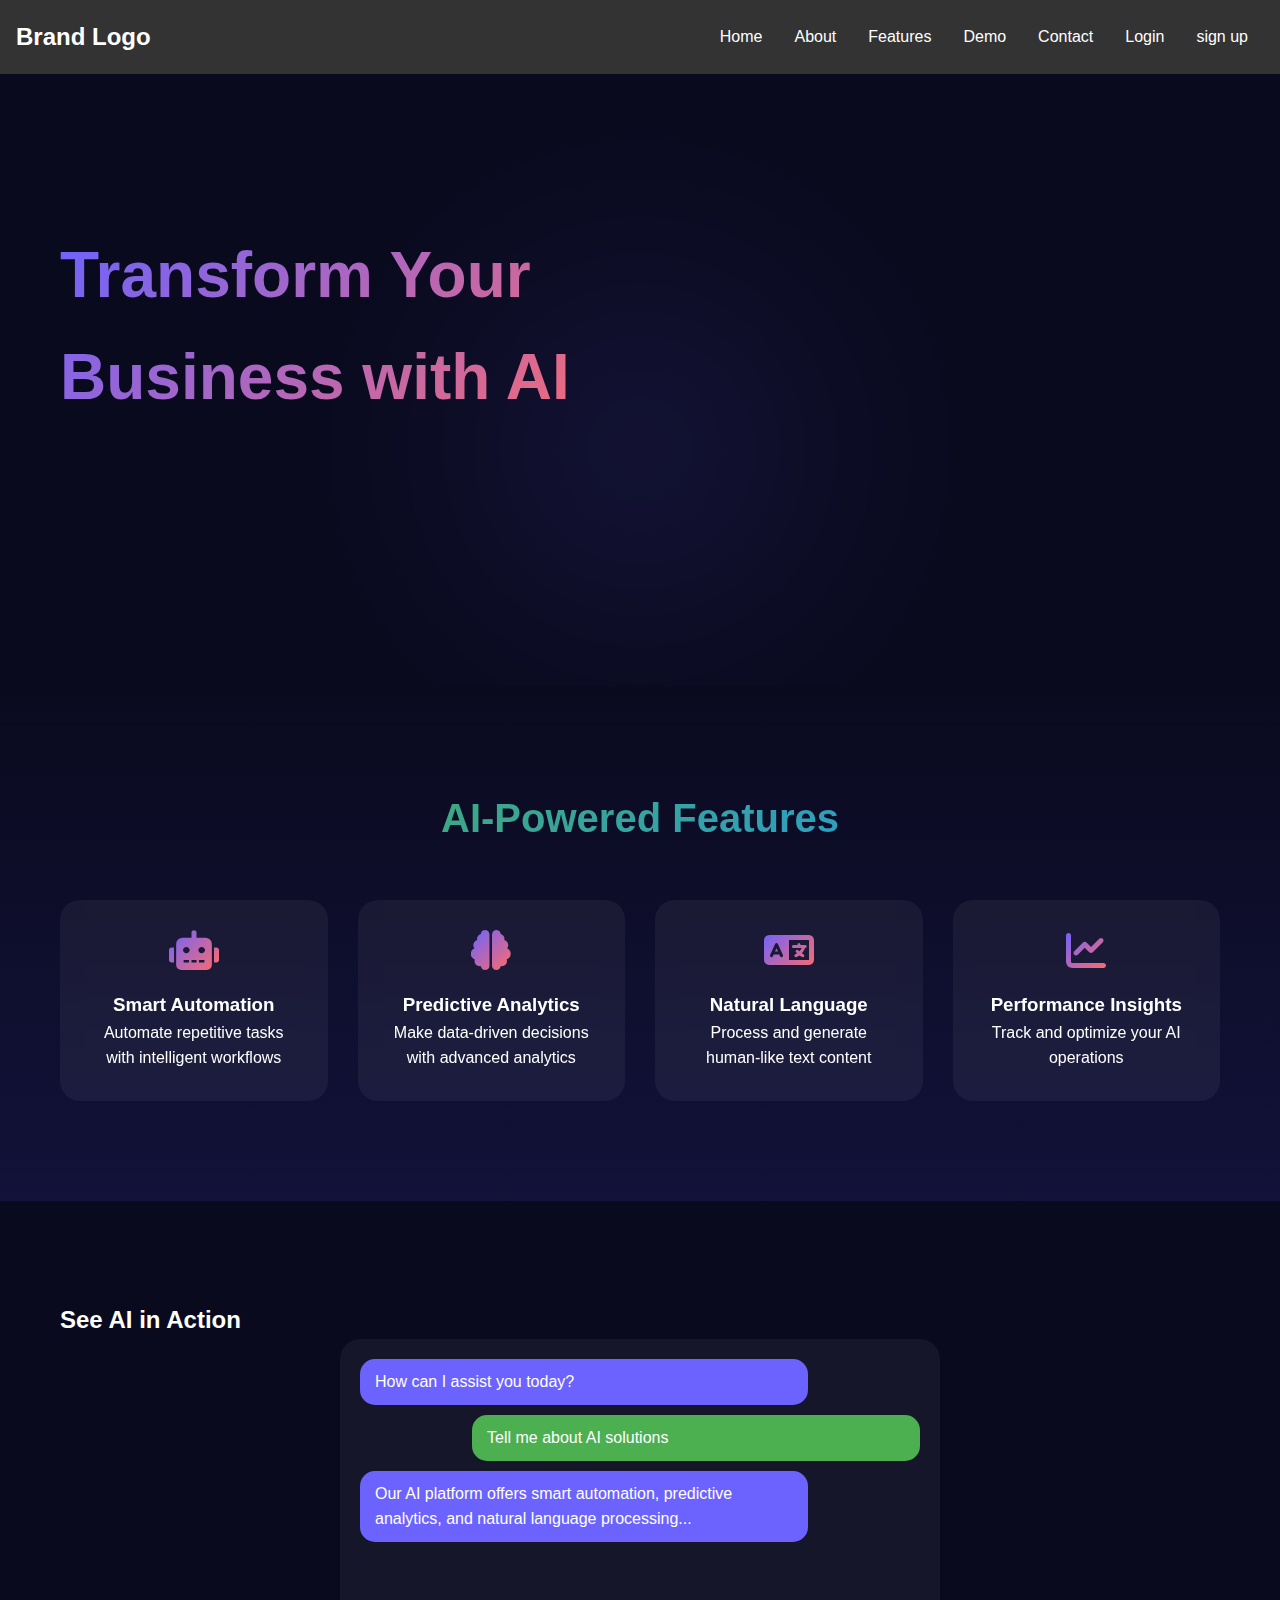
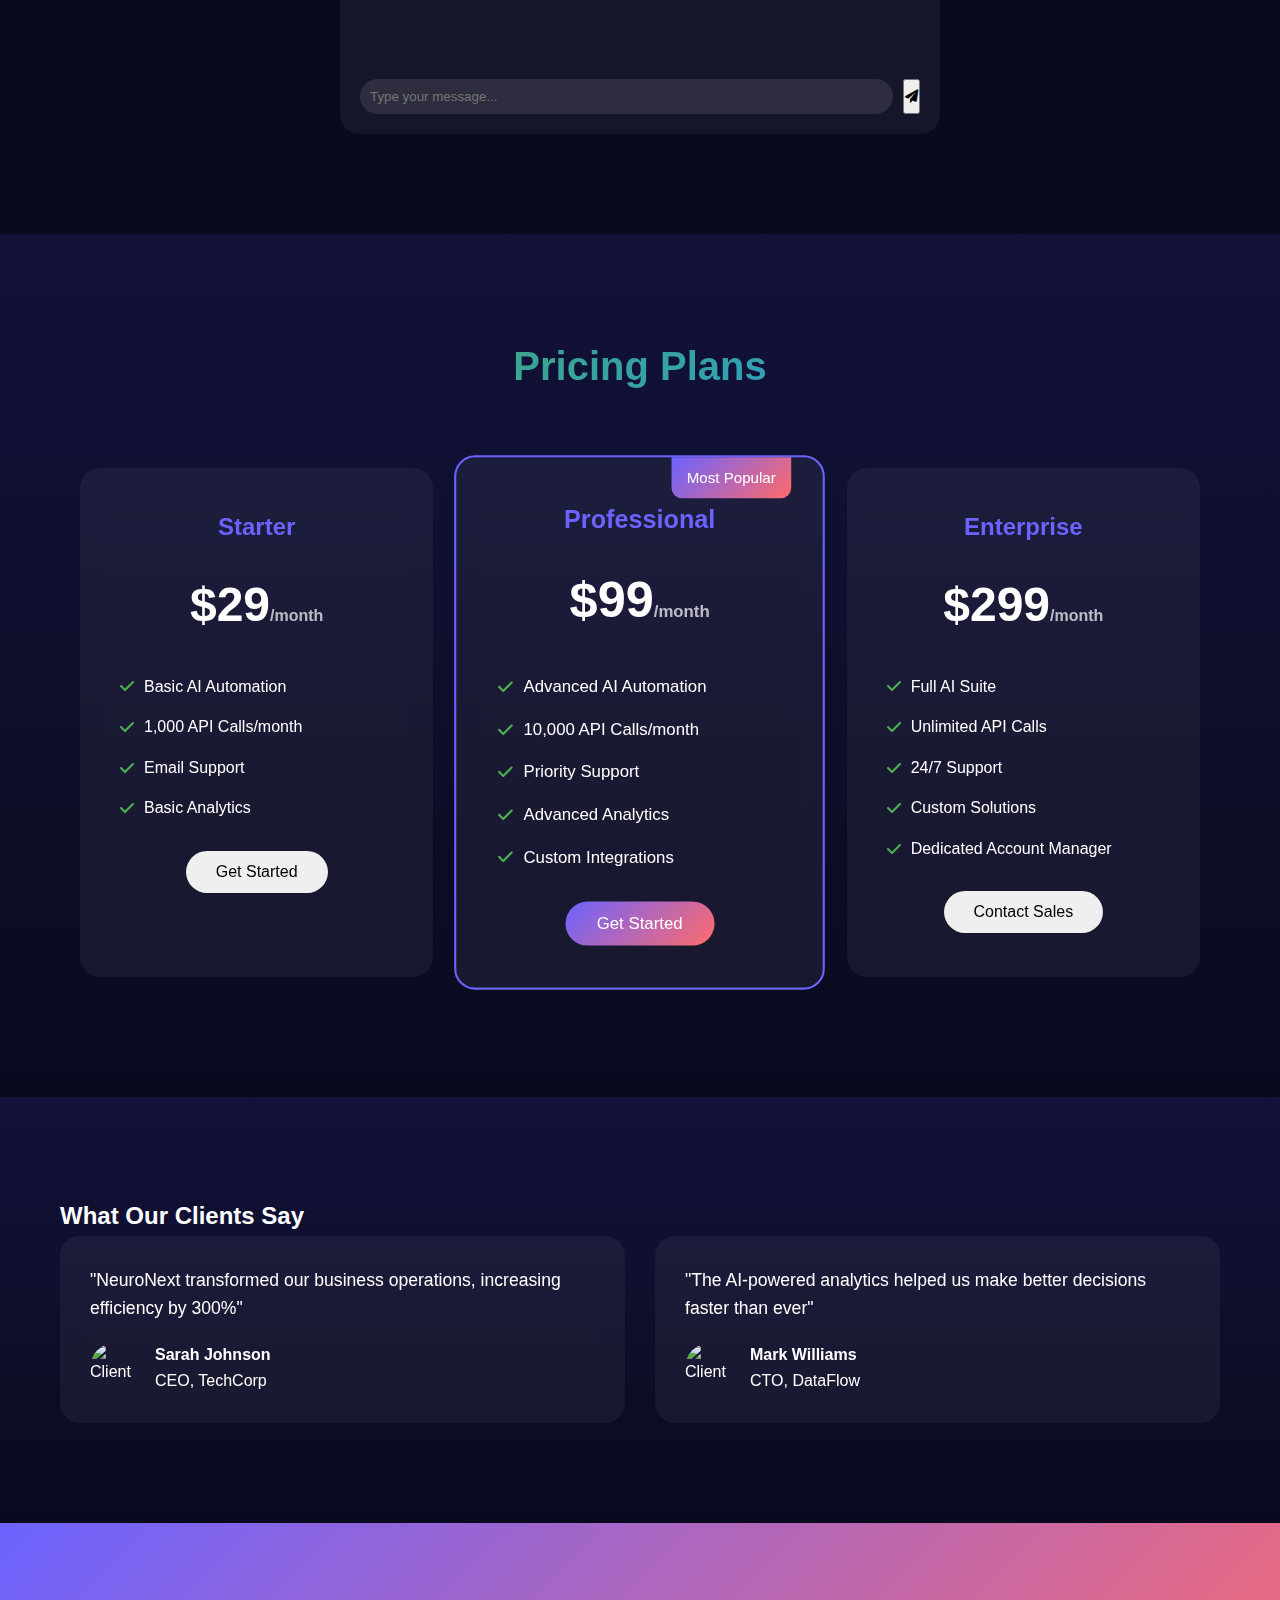
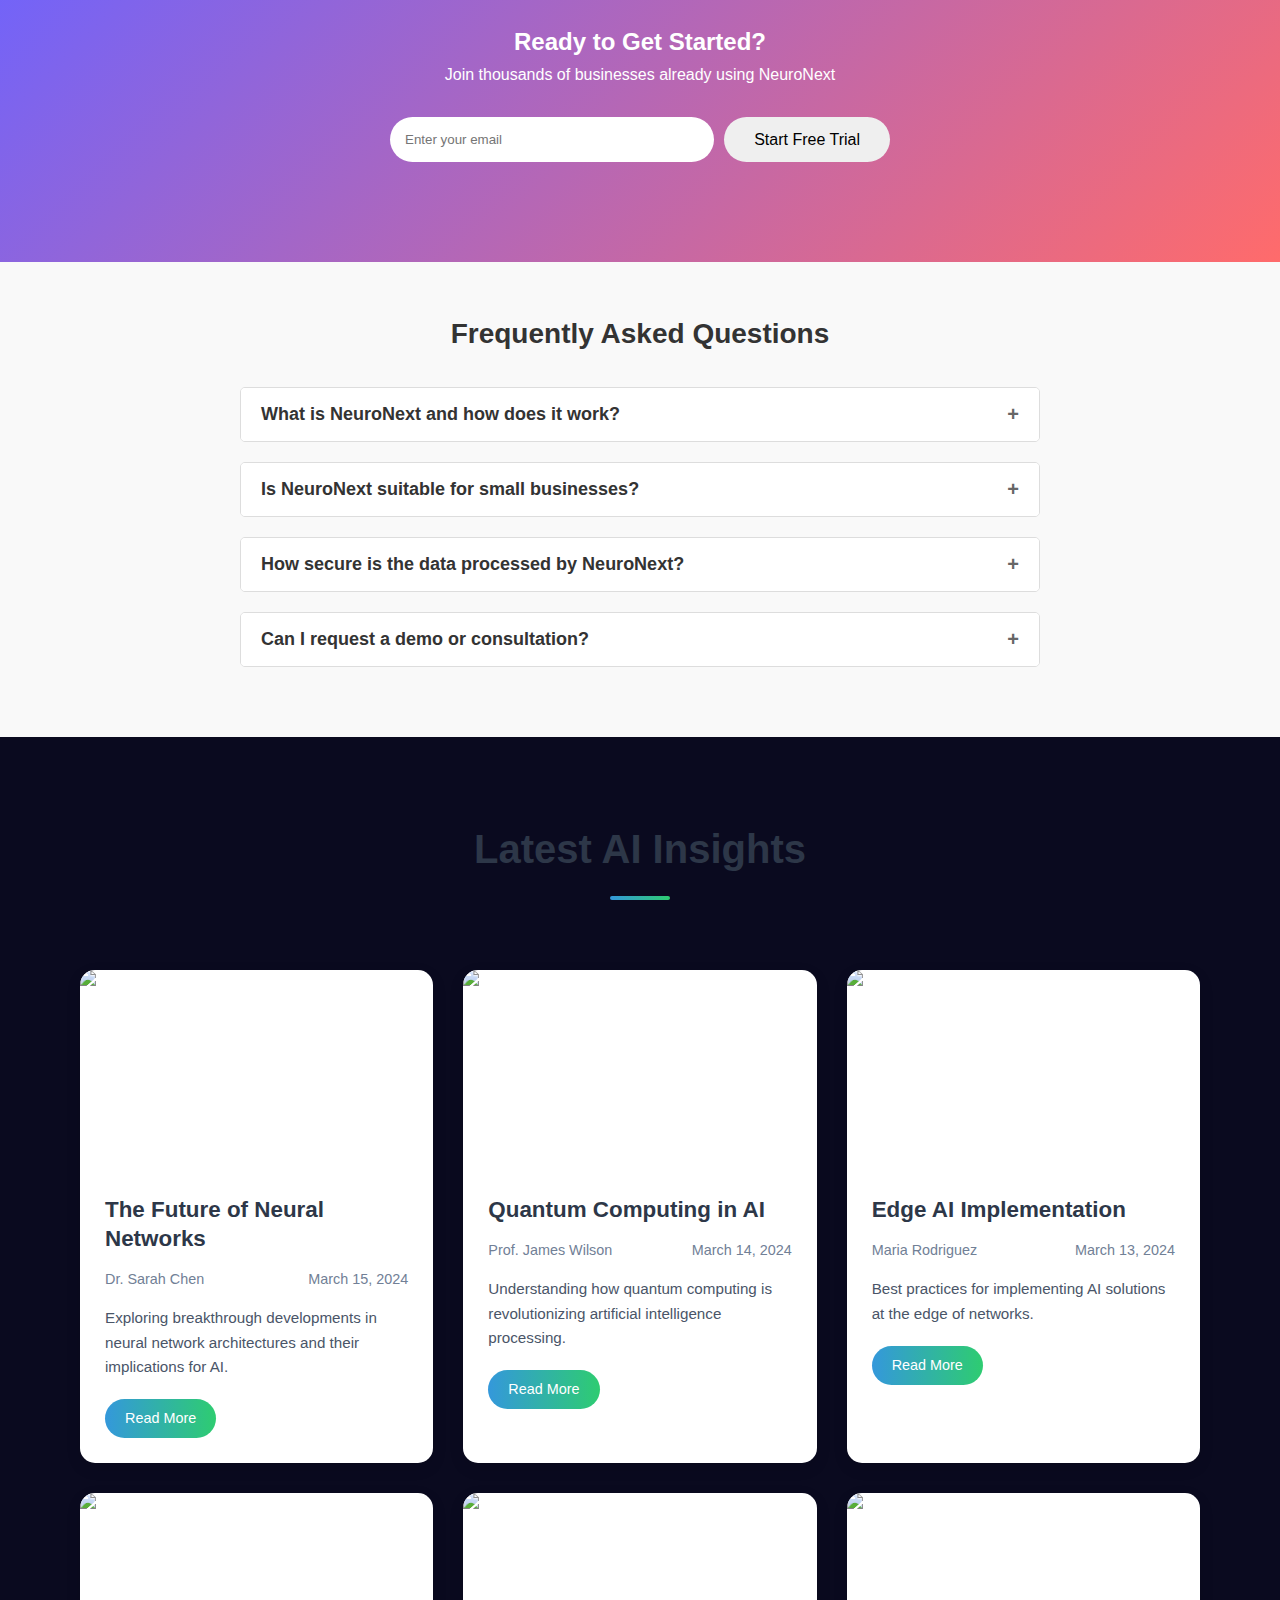
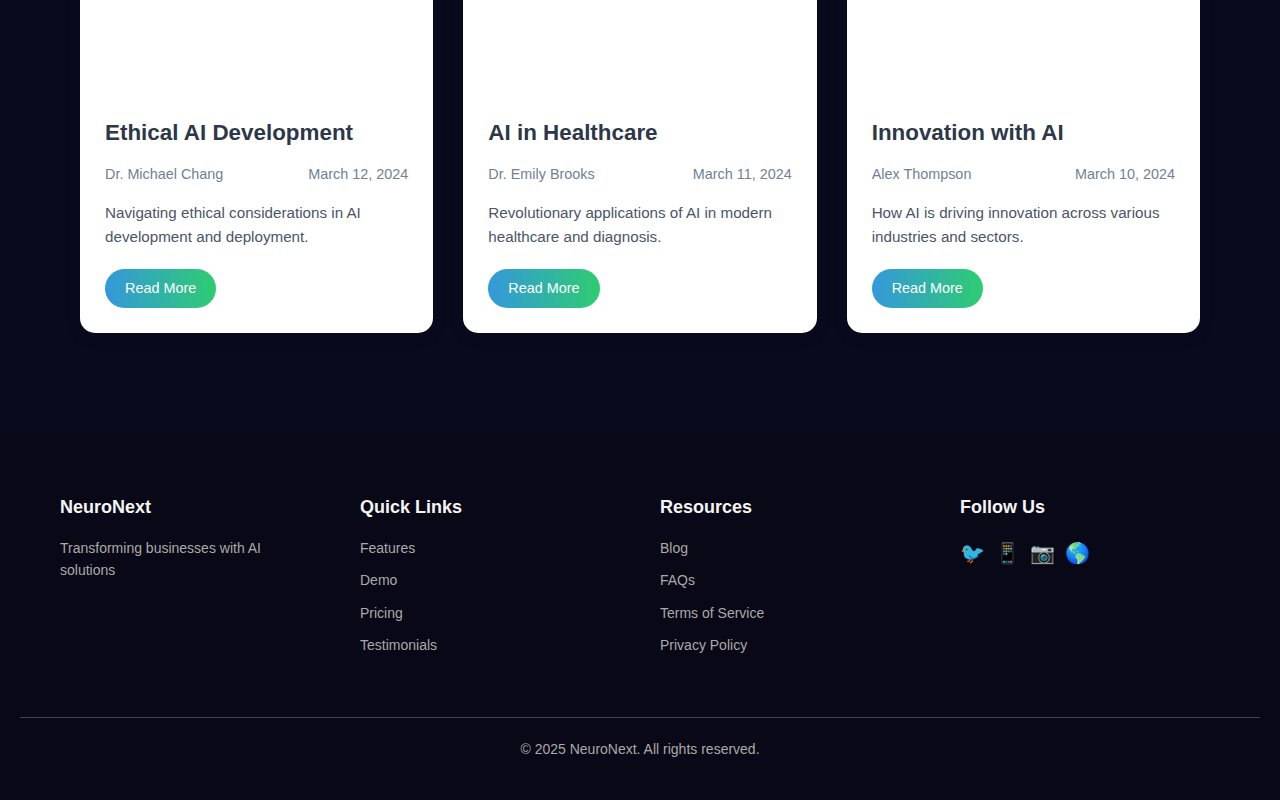
==== index.html @ 6b3831d1 "full design complete" ====
<!DOCTYPE html>
<html lang="en">
  <head>
    <meta charset="UTF-8" />
    <meta name="viewport" content="width=device-width, initial-scale=1.0" />
    <title>NeuroNext - AI Solutions</title>
    <link rel="stylesheet" href="style.css" />
    <link
      rel="stylesheet"
      href="https://cdnjs.cloudflare.com/ajax/libs/font-awesome/6.0.0/css/all.min.css"
    />
  </head>
  <body>
    <nav class="navbar">
      <div class="brand">Brand Logo</div>
      <input type="checkbox" id="nav-toggle" class="nav-toggle" />
      <label for="nav-toggle" class="nav-toggle-label">
        <span></span>
      </label>
      <ul class="nav-links">
        <li><a href="#home">Home</a></li>
        <li><a href="#about">About</a></li>
        <li><a href="#features">Features</a></li>
        <li><a href="#demo">Demo</a></li>
        <li><a href="#contact">Contact</a></li>
        <li><a href="./login_form/login.html">Login</a></li>
        <li><a href="./signup_form/signup.html">sign up</a></li>
      </ul>
    </nav>
    <section id="home" class="hero">
      <div class="container">
        <div class="hero-content">
          <h1>Transform Your Business with AI</h1>
          <p>
            Harness the power of artificial intelligence to automate, optimize,
            and revolutionize your workflow
          </p>
          <div class="cta-group">
            <button class="cta-button primary">Start Free Trial</button>
            <button class="cta-button secondary">Watch Demo</button>
          </div>
        </div>
        <div class="hero-image">
          <div class="particle-container"></div>
        </div>
      </div>
    </section>

    <section id="features" class="features">
      <div class="container">
        <h2>AI-Powered Features</h2>
        <div class="features-grid">
          <div class="feature-card">
            <i class="fas fa-robot"></i>
            <h3>Smart Automation</h3>
            <p>Automate repetitive tasks with intelligent workflows</p>
          </div>
          <div class="feature-card">
            <i class="fas fa-brain"></i>
            <h3>Predictive Analytics</h3>
            <p>Make data-driven decisions with advanced analytics</p>
          </div>
          <div class="feature-card">
            <i class="fas fa-language"></i>
            <h3>Natural Language</h3>
            <p>Process and generate human-like text content</p>
          </div>
          <div class="feature-card">
            <i class="fas fa-chart-line"></i>
            <h3>Performance Insights</h3>
            <p>Track and optimize your AI operations</p>
          </div>
        </div>
      </div>
    </section>

    <section id="demo" class="demo">
      <div class="container">
        <h2>See AI in Action</h2>
        <div class="demo-container">
          <div class="chat-demo">
            <div class="chat-messages">
              <div class="message bot">How can I assist you today?</div>
              <div class="message user">Tell me about AI solutions</div>
              <div class="message bot">
                Our AI platform offers smart automation, predictive analytics,
                and natural language processing...
              </div>
            </div>
            <div class="chat-input">
              <input type="text" placeholder="Type your message..." />
              <button><i class="fas fa-paper-plane"></i></button>
            </div>
          </div>
        </div>
      </div>
    </section>

    <section id="pricing" class="pricing">
      <div class="container">
        <h2>Pricing Plans</h2>
        <div class="pricing-grid">
          <div class="pricing-card starter">
            <h3>Starter</h3>
            <div class="price">$29<span>/month</span></div>
            <ul class="features-list">
              <li><i class="fas fa-check"></i> Basic AI Automation</li>
              <li><i class="fas fa-check"></i> 1,000 API Calls/month</li>
              <li><i class="fas fa-check"></i> Email Support</li>
              <li><i class="fas fa-check"></i> Basic Analytics</li>
            </ul>
            <button class="cta-button">Get Started</button>
          </div>
          <div class="pricing-card pro">
            <div class="popular">Most Popular</div>
            <h3>Professional</h3>
            <div class="price">$99<span>/month</span></div>
            <ul class="features-list">
              <li><i class="fas fa-check"></i> Advanced AI Automation</li>
              <li><i class="fas fa-check"></i> 10,000 API Calls/month</li>
              <li><i class="fas fa-check"></i> Priority Support</li>
              <li><i class="fas fa-check"></i> Advanced Analytics</li>
              <li><i class="fas fa-check"></i> Custom Integrations</li>
            </ul>
            <button class="cta-button primary">Get Started</button>
          </div>
          <div class="pricing-card enterprise">
            <h3>Enterprise</h3>
            <div class="price">$299<span>/month</span></div>
            <ul class="features-list">
              <li><i class="fas fa-check"></i> Full AI Suite</li>
              <li><i class="fas fa-check"></i> Unlimited API Calls</li>
              <li><i class="fas fa-check"></i> 24/7 Support</li>
              <li><i class="fas fa-check"></i> Custom Solutions</li>
              <li><i class="fas fa-check"></i> Dedicated Account Manager</li>
            </ul>
            <button class="cta-button">Contact Sales</button>
          </div>
        </div>
      </div>
    </section>

    <section id="testimonials" class="testimonials">
      <div class="container">
        <h2>What Our Clients Say</h2>
        <div class="testimonials-grid">
          <div class="testimonial-card">
            <div class="quote">
              "NeuroNext transformed our business operations, increasing
              efficiency by 300%"
            </div>
            <div class="author">
              <img src="https://via.placeholder.com/50" alt="Client" />
              <div class="author-info">
                <h4>Sarah Johnson</h4>
                <p>CEO, TechCorp</p>
              </div>
            </div>
          </div>
          <div class="testimonial-card">
            <div class="quote">
              "The AI-powered analytics helped us make better decisions faster
              than ever"
            </div>
            <div class="author">
              <img src="https://via.placeholder.com/50" alt="Client" />
              <div class="author-info">
                <h4>Mark Williams</h4>
                <p>CTO, DataFlow</p>
              </div>
            </div>
          </div>
        </div>
      </div>
    </section>

    <section class="cta-section">
      <div class="container">
        <h2>Ready to Get Started?</h2>
        <p>Join thousands of businesses already using NeuroNext</p>
        <form class="signup-form">
          <input type="email" placeholder="Enter your email" />
          <button type="submit" class="cta-button">Start Free Trial</button>
        </form>
      </div>
    </section>
    <!-- FAQ section -->
    <section class="faq-section">
      <div class="faq-container">
        <h2>Frequently Asked Questions</h2>
        <div class="faq-item">
          <button class="faq-question">
            What is NeuroNext and how does it work?
            <span class="faq-toggle">+</span>
          </button>
          <div class="faq-answer">
            <p>
              NeuroNext is an AI solutions platform that provides cutting-edge
              tools and technologies to help businesses automate tasks, analyze
              data, and enhance operational efficiency.
            </p>
          </div>
        </div>

        <div class="faq-item">
          <button class="faq-question">
            Is NeuroNext suitable for small businesses?
            <span class="faq-toggle">+</span>
          </button>
          <div class="faq-answer">
            <p>
              Yes, NeuroNext offers scalable AI solutions tailored to businesses
              of all sizes, including small and medium enterprises.
            </p>
          </div>
        </div>

        <div class="faq-item">
          <button class="faq-question">
            How secure is the data processed by NeuroNext?
            <span class="faq-toggle">+</span>
          </button>
          <div class="faq-answer">
            <p>
              Data security is a top priority for NeuroNext. We employ
              industry-standard encryption and compliance measures to ensure
              your data remains safe.
            </p>
          </div>
        </div>

        <div class="faq-item">
          <button class="faq-question">
            Can I request a demo or consultation?
            <span class="faq-toggle">+</span>
          </button>
          <div class="faq-answer">
            <p>
              Absolutely! You can schedule a demo or consultation through our
              contact page. We’re happy to discuss how NeuroNext can benefit
              your business.
            </p>
          </div>
        </div>
      </div>
    </section>

    <!-- FAQ section -->
    <!-- Blog Section -->
    <section class="blog-section">
      <h2 class="section-title">Latest AI Insights</h2>
      <div class="blog-container">
        <article class="blog-card">
          <div class="blog-image">
            <img
              src="https://images.unsplash.com/photo-1620712943543-bcc4688e7485?w=800&auto=format&fit=crop"
              alt="Neural Networks"
            />
          </div>
          <div class="blog-content">
            <h3>The Future of Neural Networks</h3>
            <div class="blog-meta">
              <span class="author">Dr. Sarah Chen</span>
              <span class="date">March 15, 2024</span>
            </div>
            <p>
              Exploring breakthrough developments in neural network
              architectures and their implications for AI.
            </p>
            <a href="./single-blog1.html" class="read-more">Read More</a>
          </div>
        </article>

        <article class="blog-card">
          <div class="blog-image">
            <img
              src="https://images.unsplash.com/photo-1635070041078-e363dbe005cb?w=800&auto=format&fit=crop"
              alt="Quantum Computing"
            />
          </div>
          <div class="blog-content">
            <h3>Quantum Computing in AI</h3>
            <div class="blog-meta">
              <span class="author">Prof. James Wilson</span>
              <span class="date">March 14, 2024</span>
            </div>
            <p>
              Understanding how quantum computing is revolutionizing artificial
              intelligence processing.
            </p>
            <a href="./single-blog2.html" class="read-more">Read More</a>
          </div>
        </article>

        <article class="blog-card">
          <div class="blog-image">
            <img
              src="https://images.unsplash.com/photo-1451187580459-43490279c0fa?w=800&auto=format&fit=crop"
              alt="Edge AI"
            />
          </div>
          <div class="blog-content">
            <h3>Edge AI Implementation</h3>
            <div class="blog-meta">
              <span class="author">Maria Rodriguez</span>
              <span class="date">March 13, 2024</span>
            </div>
            <p>
              Best practices for implementing AI solutions at the edge of
              networks.
            </p>
            <a href="./single-blog3.html" class="read-more">Read More</a>
          </div>
        </article>

        <article class="blog-card">
          <div class="blog-image">
            <img
              src="https://images.unsplash.com/photo-1555255707-c07966088b7b?w=800&auto=format&fit=crop"
              alt="Ethical AI"
            />
          </div>
          <div class="blog-content">
            <h3>Ethical AI Development</h3>
            <div class="blog-meta">
              <span class="author">Dr. Michael Chang</span>
              <span class="date">March 12, 2024</span>
            </div>
            <p>
              Navigating ethical considerations in AI development and
              deployment.
            </p>
            <a href="#" class="read-more">Read More</a>
          </div>
        </article>

        <article class="blog-card">
          <div class="blog-image">
            <img
              src="https://images.unsplash.com/photo-1576091160399-112ba8d25d1d?w=800&auto=format&fit=crop"
              alt="AI in Healthcare"
            />
          </div>
          <div class="blog-content">
            <h3>AI in Healthcare</h3>
            <div class="blog-meta">
              <span class="author">Dr. Emily Brooks</span>
              <span class="date">March 11, 2024</span>
            </div>
            <p>
              Revolutionary applications of AI in modern healthcare and
              diagnosis.
            </p>
            <a href="#" class="read-more">Read More</a>
          </div>
        </article>

        <article class="blog-card">
          <div class="blog-image">
            <img
              src="https://images.unsplash.com/photo-1451187580459-43490279c0fa?w=800&auto=format&fit=crop"
              alt="AI Innovation"
            />
          </div>
          <div class="blog-content">
            <h3>Innovation with AI</h3>
            <div class="blog-meta">
              <span class="author">Alex Thompson</span>
              <span class="date">March 10, 2024</span>
            </div>
            <p>
              How AI is driving innovation across various industries and
              sectors.
            </p>
            <a href="#" class="read-more">Read More</a>
          </div>
        </article>
      </div>
    </section>
    <!-- Blog Section -->
   
    <footer class="footer">
      <div class="footer-container">
        <!-- About Section -->
        <div class="footer-section">
          <h3>NeuroNext</h3>
          <p>Transforming businesses with AI solutions</p>
        </div>

        <!-- Quick Links Section -->
        <div class="footer-section">
          <h3>Quick Links</h3>
          <ul>
            <li><a href="#features">Features </a></li>
            <li><a href="#demo">Demo</a></li>
            <li><a href="#pricing">Pricing</a></li>
            <li><a href="#testmonial">Testimonials</a></li>
          </ul>
        </div>

        <!-- Resources Section -->
        <div class="footer-section">
          <h3>Resources</h3>
          <ul>
            <li><a href="#">Blog</a></li>
            <li><a href="#">FAQs</a></li>
            <li><a href="#">Terms of Service</a></li>
            <li><a href="#">Privacy Policy</a></li>
            
          </ul>
        </div>

        <!-- Social Media Section -->
        <div class="footer-section">
          <h3>Follow Us</h3>
          <div class="social-icons">
            <a href="#">&#x1F426;</a>
            <!-- Placeholder icon -->
            <a href="#">&#x1F4F1;</a>
            <!-- Placeholder icon -->
            <a href="#">&#x1F4F7;</a>
            <!-- Placeholder icon -->
            <a href="#">&#x1F30E;</a>
            <!-- Placeholder icon -->
          </div>
        </div>
      </div>

      <!-- Bottom Section -->
      <div class="footer-bottom">
        <p> © 2025 NeuroNext. All rights reserved.</p>
      </div>
    </footer>
    <!-- footer -->
    <script src="main.js"></script>
  </body>
</html>
---- style.css ----
/* Base Styles */
:root {
  --primary-color: #6c63ff;
  --secondary-color: #4caf50;
  --background-color: #0a0a1f;
  --text-color: #ffffff;
  --card-bg: rgba(255, 255, 255, 0.05);
  --gradient-1: linear-gradient(135deg, #6c63ff, #ff6b6b);
  --gradient-2: linear-gradient(135deg, #4caf50, #2196f3);
}

* {
  margin: 0;
  padding: 0;
  box-sizing: border-box;
}

body {
  font-family: "Inter", sans-serif;
  line-height: 1.6;
  color: var(--text-color);
  background: var(--background-color);
}

.container {
  max-width: 1200px;
  margin: 0 auto;
  padding: 0 20px;
}

/* Navigation */
.navbar {
  background: #333;
  padding: 1rem;
  position: relative;
  display: flex;
  justify-content: space-between;
  align-items: center;
}

.brand {
  color: white;
  font-size: 1.5rem;
  font-weight: bold;
}

.nav-links {
  display: flex;
  list-style: none;
  margin: 0;
  padding: 0;
}

.nav-links li a {
  color: white;
  text-decoration: none;
  padding: 0.5rem 1rem;
  display: block;
  transition: 0.3s ease;
}

.nav-links li a:hover {
  background: #555;
}

.nav-toggle {
  display: none;
}

.nav-toggle-label {
  display: none;
  cursor: pointer;
}

/* Hamburger menu icon */
.nav-toggle-label span,
.nav-toggle-label span::before,
.nav-toggle-label span::after {
  display: block;
  background: white;
  height: 2px;
  width: 25px;
  position: relative;
  transition: 0.3s ease;
}

.nav-toggle-label span::before,
.nav-toggle-label span::after {
  content: '';
  position: absolute;
}

.nav-toggle-label span::before {
  bottom: 8px;
}

.nav-toggle-label span::after {
  top: 8px;
}

/* Mobile responsive styles */
@media screen and (max-width: 768px) {
  .nav-toggle-label {
    display: block;
    padding: 0.5rem;
  }

  .nav-links {
    display: none;
    width: 100%;
    background: #333;
    position: absolute;
    top: 100%;
    left: 0;
    flex-direction: column;
    padding: 0;
  }

  .nav-toggle:checked ~ .nav-links {
    display: flex;
  }

  .nav-links li {
    width: 100%;
    text-align: center;
  }

  .nav-links li a {
    padding: 1rem;
    border-top: 1px solid #444;
  }
}

/* Hero Section */
.hero {
  padding: 150px 0 100px;
  /* position: relative;
  overflow: hidden; */
}

.hero-content {
  max-width: 600px;
}

.hero h1 {
  font-size: 4rem;
  margin-bottom: 20px;
  background: var(--gradient-1);
  -webkit-background-clip: text;
  -webkit-text-fill-color: transparent;
  animation: fadeInUp 1s ease;
}

.hero p {
  font-size: 1.2rem;
  margin-bottom: 30px;
  animation: fadeInUp 1s ease 0.2s;
  opacity: 0;
  animation-fill-mode: forwards;
}

.cta-group {
  display: flex;
  gap: 20px;
  animation: fadeInUp 1s ease 0.4s;
  opacity: 0;
  animation-fill-mode: forwards;
}

/* Buttons */
.cta-button {
  padding: 12px 30px;
  border: none;
  border-radius: 30px;
  font-size: 1rem;
  cursor: pointer;
  transition: transform 0.3s ease, box-shadow 0.3s ease;
}

.cta-button.primary {
  background: var(--gradient-1);
  color: white;
}

.cta-button.secondary {
  background: transparent;
  border: 2px solid var(--primary-color);
  color: var(--text-color);
}

.cta-button:hover {
  transform: translateY(-2px);
  box-shadow: 0 5px 15px rgba(108, 99, 255, 0.3);
}

/* Features Section */
.features {
  padding: 100px 0;
  background: linear-gradient(180deg, var(--background-color), #12123a);
}

.features h2 {
  text-align: center;
  margin-bottom: 50px;
  font-size: 2.5rem;
  background: var(--gradient-2);
  -webkit-background-clip: text;
  -webkit-text-fill-color: transparent;
}

.features-grid {
  display: grid;
  grid-template-columns: repeat(auto-fit, minmax(250px, 1fr));
  gap: 30px;
}

.feature-card {
  background: var(--card-bg);
  padding: 30px;
  border-radius: 20px;
  backdrop-filter: blur(10px);
  transition: transform 0.3s ease;
  text-align: center;
}

.feature-card:hover {
  transform: translateY(-10px);
}

.feature-card i {
  font-size: 2.5rem;
  margin-bottom: 20px;
  background: var(--gradient-1);
  -webkit-background-clip: text;
  -webkit-text-fill-color: transparent;
}

/* Demo Section */
.demo {
  padding: 100px 0;
}

.chat-demo {
  background: var(--card-bg);
  border-radius: 20px;
  padding: 20px;
  max-width: 600px;
  margin: 0 auto;
}

.chat-messages {
  height: 300px;
  overflow-y: auto;
  margin-bottom: 20px;
}

.message {
  padding: 10px 15px;
  border-radius: 15px;
  margin-bottom: 10px;
  max-width: 80%;
}

.message.bot {
  background: var(--primary-color);
  margin-right: auto;
}

.message.user {
  background: var(--secondary-color);
  margin-left: auto;
}

.chat-input {
  display: flex;
  gap: 10px;
}

.chat-input input {
  flex: 1;
  padding: 10px;
  border: none;
  border-radius: 30px;
  background: rgba(255, 255, 255, 0.1);
  color: var(--text-color);
}

/* Pricing Section */
.pricing {
  padding: 100px 0;
  background: linear-gradient(180deg, #12123a, var(--background-color));
}

.pricing h2 {
  text-align: center;
  margin-bottom: 50px;
  font-size: 2.5rem;
  background: var(--gradient-2);
  -webkit-background-clip: text;
  -webkit-text-fill-color: transparent;
}

.pricing-grid {
  display: grid;
  grid-template-columns: repeat(auto-fit, minmax(300px, 1fr));
  gap: 30px;
  padding: 20px;
}

.pricing-card {
  background: var(--card-bg);
  padding: 40px;
  border-radius: 20px;
  backdrop-filter: blur(10px);
  text-align: center;
  position: relative;
  transition: transform 0.3s ease;
}

.pricing-card:hover {
  transform: translateY(-10px);
}

.pricing-card h3 {
  font-size: 1.5rem;
  margin-bottom: 20px;
  color: var(--primary-color);
}

.price {
  font-size: 3rem;
  font-weight: bold;
  margin-bottom: 30px;
}

.price span {
  font-size: 1rem;
  opacity: 0.7;
}

.features-list {
  list-style: none;
  margin-bottom: 30px;
  text-align: left;
}

.features-list li {
  margin-bottom: 15px;
  display: flex;
  align-items: center;
}

.features-list i {
  color: var(--secondary-color);
  margin-right: 10px;
}

.popular {
  position: absolute;
  top: 0;
  right: 30px;
  background: var(--gradient-1);
  color: white;
  padding: 8px 15px;
  border-radius: 0 0 10px 10px;
  font-size: 0.9rem;
}

.pro {
  transform: scale(1.05);
  border: 2px solid var(--primary-color);
}

.pro:hover {
  transform: scale(1.05) translateY(-10px);
}

/* Testimonials Section */
.testimonials {
  padding: 100px 0;
  background: linear-gradient(180deg, #12123a, var(--background-color));
}

.testimonials-grid {
  display: grid;
  grid-template-columns: repeat(auto-fit, minmax(300px, 1fr));
  gap: 30px;
}

.testimonial-card {
  background: var(--card-bg);
  padding: 30px;
  border-radius: 20px;
  backdrop-filter: blur(10px);
}

.quote {
  font-size: 1.1rem;
  margin-bottom: 20px;
}

.author {
  display: flex;
  align-items: center;
  gap: 15px;
}

.author img {
  width: 50px;
  height: 50px;
  border-radius: 50%;
}

/* CTA Section */
.cta-section {
  padding: 100px 0;
  text-align: center;
  background: var(--gradient-1);
}

.signup-form {
  display: flex;
  gap: 10px;
  max-width: 500px;
  margin: 30px auto 0;
}

.signup-form input {
  flex: 1;
  padding: 15px;
  border: none;
  border-radius: 30px;
}

/* Animations */
@keyframes fadeInUp {
  from {
    opacity: 0;
    transform: translateY(20px);
  }
  to {
    opacity: 1;
    transform: translateY(0);
  }
}

/* Particle Animation */
.particle-container {
  position: absolute;
  top: 0;
  left: 0;
  width: 100%;
  height: 100%;
  overflow: hidden;
  z-index: -1;
}

.particle-container::before {
  content: "";
  position: absolute;
  top: 50%;
  left: 50%;
  width: 600px;
  height: 600px;
  background: radial-gradient(circle, var(--primary-color) 0%, transparent 70%);
  transform: translate(-50%, -50%);
  opacity: 0.1;
  filter: blur(50px);
  animation: pulse 4s ease-in-out infinite;
}

@keyframes pulse {
  0% {
    transform: translate(-50%, -50%) scale(1);
    opacity: 0.1;
  }
  50% {
    transform: translate(-50%, -50%) scale(1.2);
    opacity: 0.2;
  }
  100% {
    transform: translate(-50%, -50%) scale(1);
    opacity: 0.1;
  }
}

/* footer css  */

/* Footer styles */
.footer {
  background: #080816;
  color: #fff;
  padding: 40px 20px;
  text-align: left;
}

.footer-container {
  display: flex;
  flex-wrap: wrap;
  justify-content: space-between;
  max-width: 1200px;
  margin: 0 auto;
}

.footer-section {
  flex: 1 1 200px;
  margin: 20px;
}

.footer-section h3 {
  margin-bottom: 15px;
  font-size: 18px;
  color: #f4f4f4;
}

.footer-section p,
.footer-section ul {
  font-size: 14px;
  color: #aaa;
  line-height: 1.6;
}

.footer-section ul {
  list-style: none;
  padding: 0;
}

.footer-section ul li {
  margin-bottom: 10px;
}

.footer-section ul li a {
  text-decoration: none;
  color: #aaa;
  transition: color 0.3s ease;
}

.footer-section ul li a:hover {
  color: #fff;
}

.social-icons {
  display: flex;
  gap: 10px;
}

.social-icons a {
  text-decoration: none;
  font-size: 20px;
  color: #aaa;
  transition: color 0.3s ease;
}

.social-icons a:hover {
  color: #fff;
}

.footer-bottom {
  text-align: center;
  margin-top: 30px;
  font-size: 14px;
  color: #aaa;
  border-top: 1px solid #444;
  padding-top: 20px;
}
/* Faq css  */

/* FAQ Section */
.faq-section {
  background-color: #f9f9f9;
  padding: 50px 20px;
}

.faq-container {
  max-width: 800px;
  margin: 0 auto;
  text-align: left;
}

.faq-container h2 {
  text-align: center;
  margin-bottom: 30px;
  font-size: 28px;
  color: #333;
}

.faq-item {
  margin-bottom: 20px;
  border: 1px solid #ddd;
  border-radius: 5px;
  overflow: hidden;
  background: #fff;
}

.faq-question {
  display: flex;
  justify-content: space-between;
  align-items: center;
  padding: 15px 20px;
  font-size: 18px;
  font-weight: bold;
  color: #333;
  cursor: pointer;
  background-color: #fff;
  border: none;
  outline: none;
  width: 100%;
  text-align: left;
}

.faq-question:hover {
  background-color: #f1f1f1;
}

.faq-toggle {
  font-size: 20px;
  color: #666;
  transition: transform 0.3s ease;
}

.faq-item.open .faq-toggle {
  transform: rotate(45deg);
}

.faq-answer {
  max-height: 0;
  overflow: hidden;
  transition: max-height 0.3s ease;
  padding: 0 20px;
}

.faq-item.open .faq-answer {
  max-height: 200px;
  padding: 15px 20px;
  color: #555;
  font-size: 16px;
  line-height: 1.6;
}

/* Faq css  */
/* Blog Css */

.blog-section {
  padding: 80px 20px;
  max-width: 1200px;
  margin: 0 auto;
}

.section-title {
  text-align: center;
  font-size: 2.5rem;
  color: #2d3748;
  margin-bottom: 50px;
  position: relative;
}

.section-title::after {
  content: "";
  display: block;
  width: 60px;
  height: 4px;
  background: linear-gradient(90deg, #3498db, #2ecc71);
  margin: 15px auto;
  border-radius: 2px;
}

.blog-container {
  display: grid;
  grid-template-columns: repeat(auto-fit, minmax(300px, 1fr));
  gap: 30px;
  padding: 20px;
}

/* Blog Card Styles */
.blog-card {
  background: white;
  border-radius: 15px;
  overflow: hidden;
  box-shadow: 0 5px 15px rgba(0, 0, 0, 0.1);
  transition: transform 0.3s ease, box-shadow 0.3s ease;
}

.blog-card:hover {
  transform: translateY(-5px);
  box-shadow: 0 8px 25px rgba(0, 0, 0, 0.15);
}

.blog-image {
  position: relative;
  height: 200px;
  overflow: hidden;
}

.blog-image img {
  width: 100%;
  height: 100%;
  object-fit: cover;
  transition: transform 0.5s ease;
}

.blog-card:hover .blog-image img {
  transform: scale(1.1);
}

.blog-content {
  padding: 25px;
}

.blog-content h3 {
  font-size: 1.4rem;
  margin-bottom: 15px;
  color: #2d3748;
  line-height: 1.3;
}

.blog-meta {
  display: flex;
  justify-content: space-between;
  margin-bottom: 15px;
  font-size: 0.9rem;
  color: #718096;
}

.blog-content p {
  color: #4a5568;
  margin-bottom: 20px;
  font-size: 0.95rem;
}

.read-more {
  display: inline-block;
  padding: 8px 20px;
  background: linear-gradient(90deg, #3498db, #2ecc71);
  color: white;
  text-decoration: none;
  border-radius: 25px;
  font-size: 0.9rem;
  transition: transform 0.3s ease, box-shadow 0.3s ease;
}

.read-more:hover {
  transform: translateY(-2px);
  box-shadow: 0 5px 15px rgba(52, 152, 219, 0.3);
}

/* Responsive Design */
@media (max-width: 768px) {
  .blog-container {
    grid-template-columns: repeat(auto-fit, minmax(280px, 1fr));
    gap: 20px;
    padding: 10px;
  }

  .section-title {
    font-size: 2rem;
    margin-bottom: 30px;
  }

  .blog-content h3 {
    font-size: 1.2rem;
  }

  .blog-section {
    padding: 40px 15px;
  }
}

@media (max-width: 480px) {
  .blog-container {
    grid-template-columns: 1fr;
  }

  .blog-image {
    height: 180px;
  }

  .blog-content {
    padding: 20px;
  }

  .section-title {
    font-size: 1.8rem;
  }
}
/* Blog Css */
/* Responsive Design */
@media (max-width: 768px) {
  .hero h1 {
    font-size: 2.5rem;
  }

  .nav-links {
    display: none;
  }

  .mobile-menu-btn {
    display: block;
  }

  .cta-group {
    flex-direction: column;
  }

  .signup-form {
    flex-direction: column;
  }

  .footer-content {
    grid-template-columns: 1fr;
  }

  .pricing-grid {
    grid-template-columns: 1fr;
  }

  .pro {
    transform: none;
  }

  .pro:hover {
    transform: translateY(-10px);
  }
}
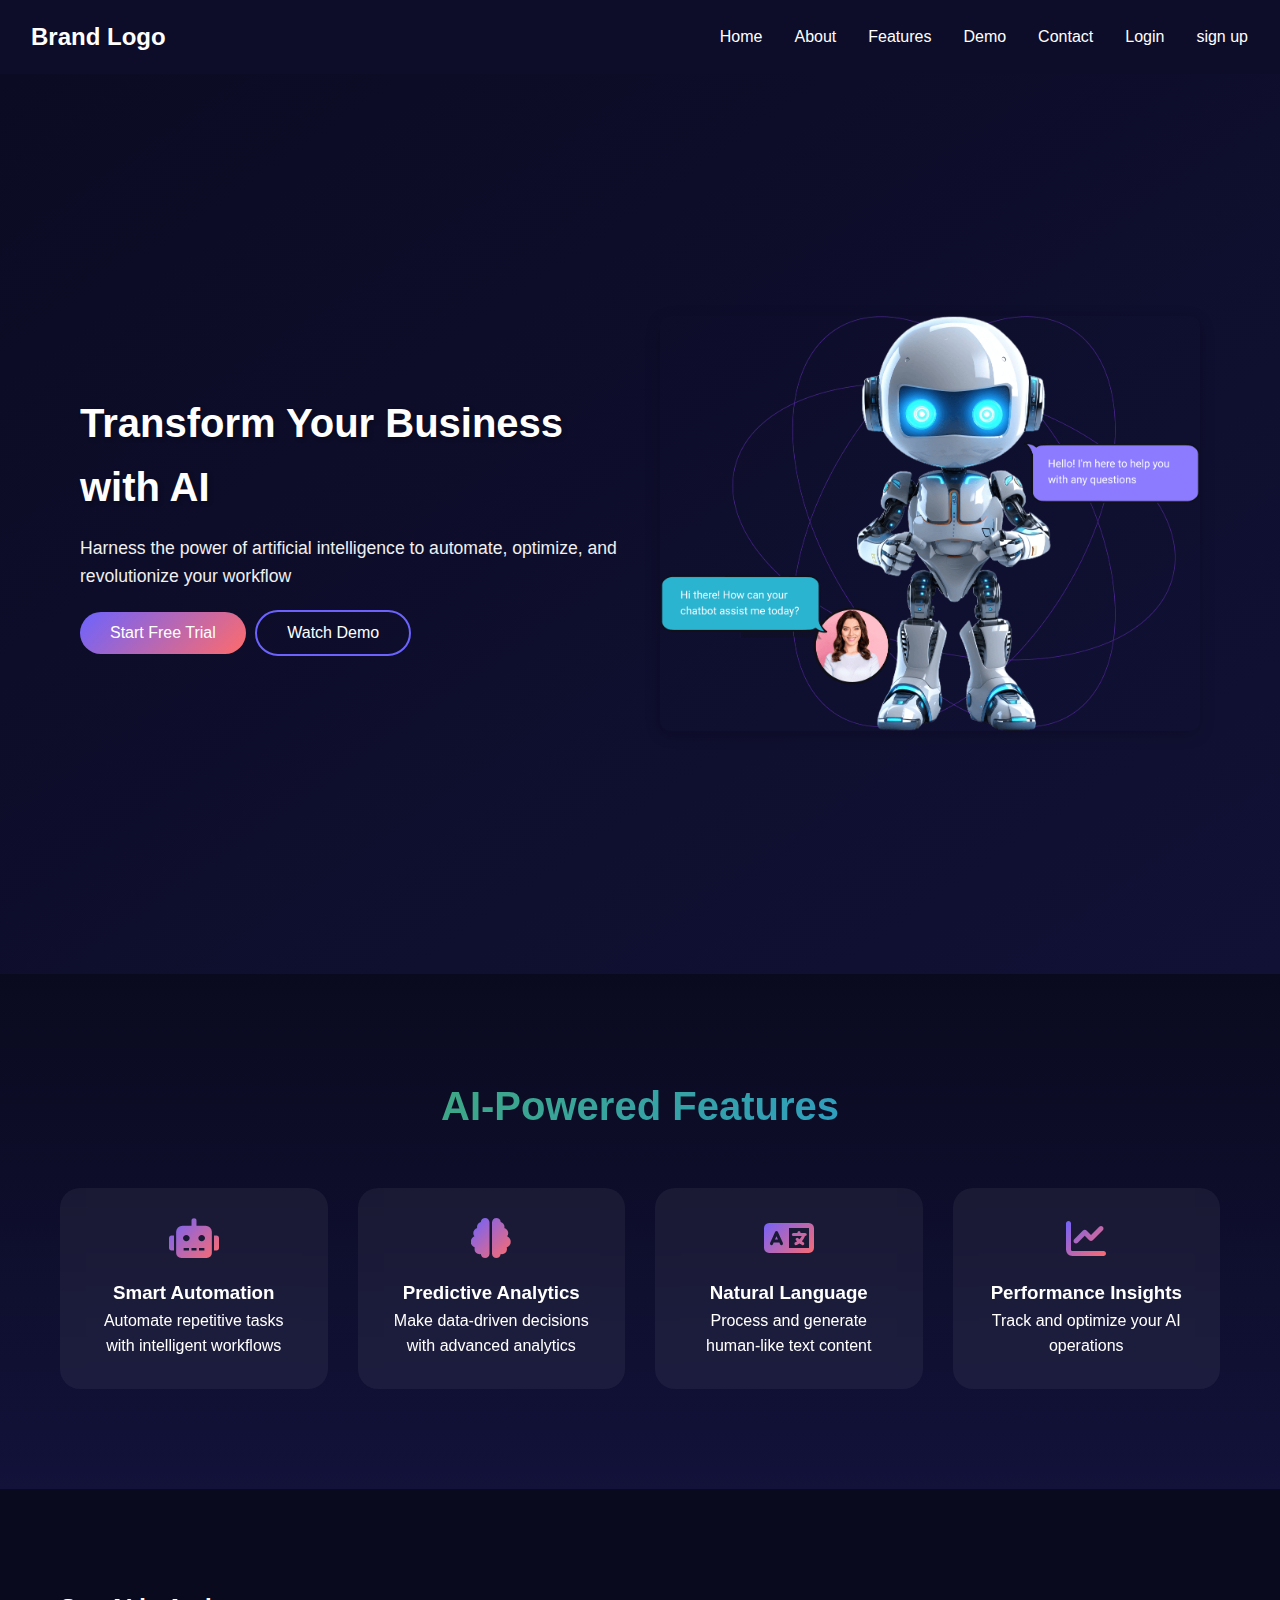
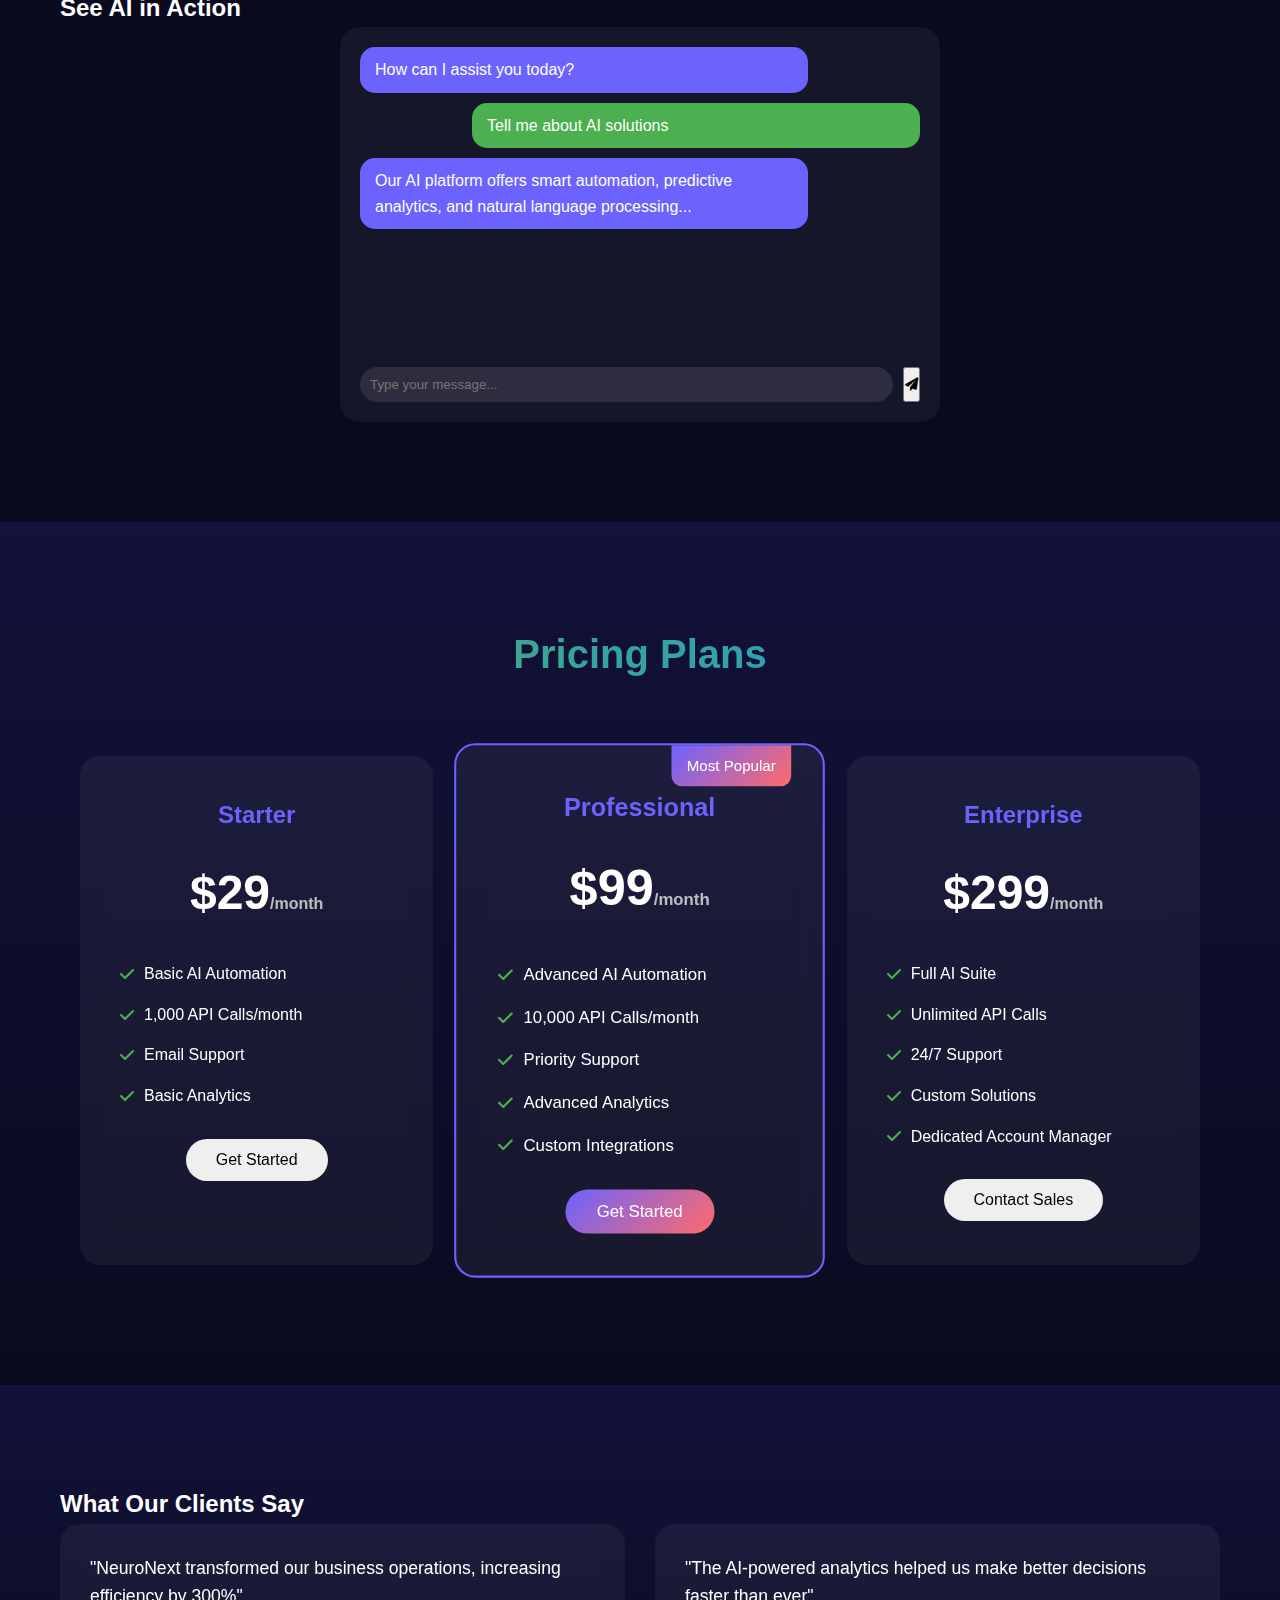
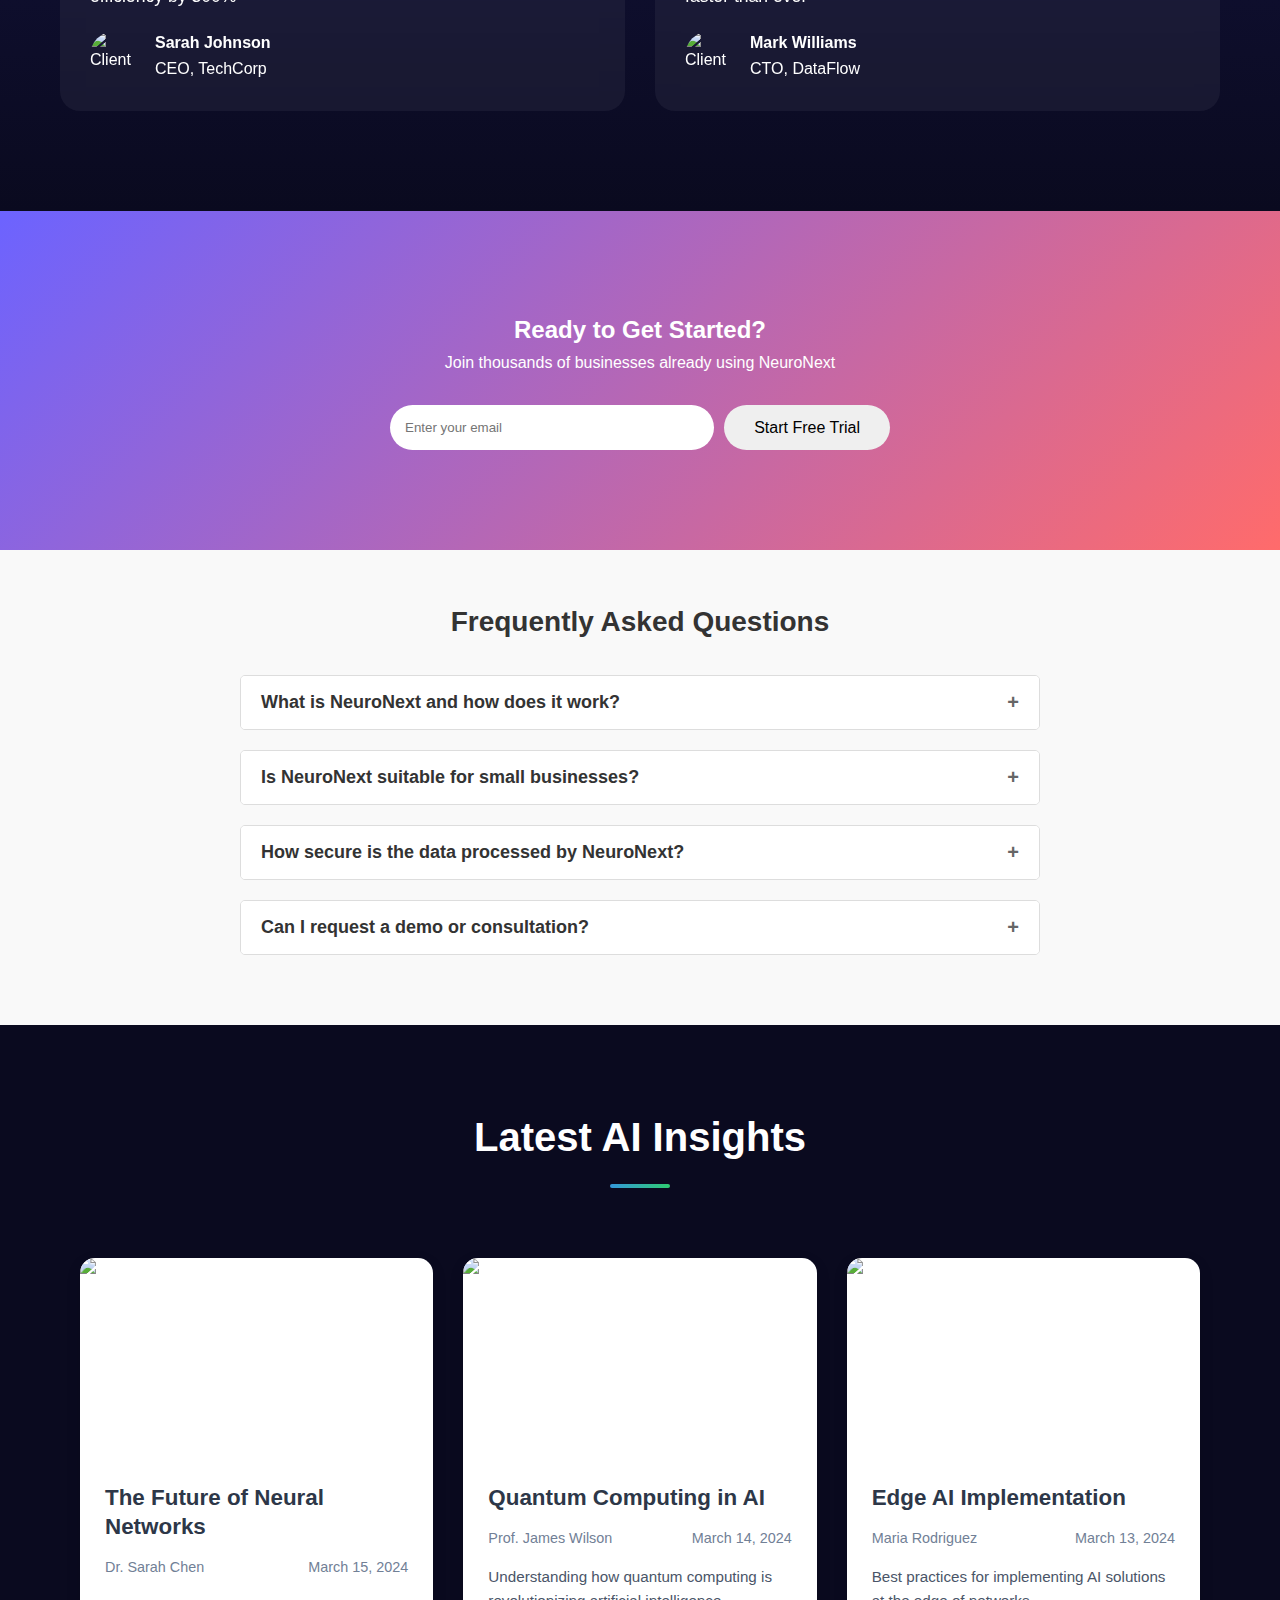
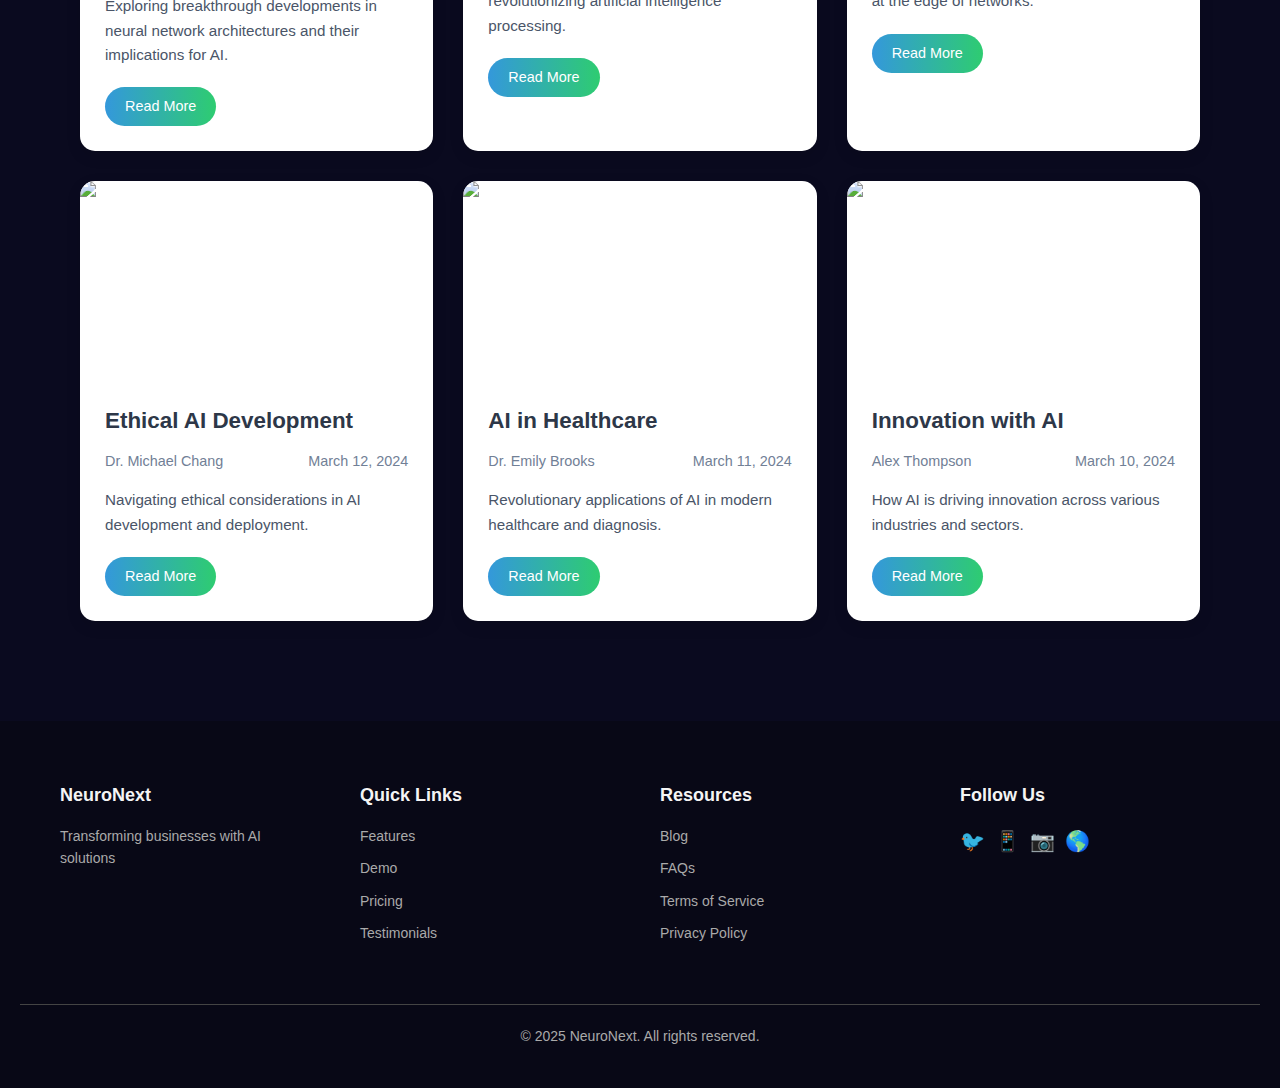
==== commit 32fa8ab7: "full design complete" ====
--- a/index.html
+++ b/index.html
@@ -27,8 +27,9 @@
         <li><a href="./signup_form/signup.html">sign up</a></li>
       </ul>
     </nav>
+
     <section id="home" class="hero">
-      <div class="container">
+      <div class="container hero-container">
         <div class="hero-content">
           <h1>Transform Your Business with AI</h1>
           <p>
@@ -37,11 +38,13 @@
           </p>
           <div class="cta-group">
             <button class="cta-button primary">Start Free Trial</button>
-            <button class="cta-button secondary">Watch Demo</button>
+            <a href="#demo">
+              <button class="cta-button secondary">Watch Demo</button>
+            </a>
           </div>
         </div>
         <div class="hero-image">
-          <div class="particle-container"></div>
+          <img src="./images/banner1.png" alt="AI Business" />
         </div>
       </div>
     </section>
@@ -378,7 +381,7 @@
       </div>
     </section>
     <!-- Blog Section -->
-   
+
     <footer class="footer">
       <div class="footer-container">
         <!-- About Section -->
@@ -406,7 +409,6 @@
             <li><a href="#">FAQs</a></li>
             <li><a href="#">Terms of Service</a></li>
             <li><a href="#">Privacy Policy</a></li>
-            
           </ul>
         </div>
 
@@ -428,7 +430,7 @@
 
       <!-- Bottom Section -->
       <div class="footer-bottom">
-        <p> © 2025 NeuroNext. All rights reserved.</p>
+        <p>© 2025 NeuroNext. All rights reserved.</p>
       </div>
     </footer>
     <!-- footer -->
--- a/style.css
+++ b/style.css
@@ -30,7 +30,7 @@
 
 /* Navigation */
 .navbar {
-  background: #333;
+  background: #0D0D2A;
   padding: 1rem;
   position: relative;
   display: flex;
@@ -41,6 +41,7 @@
 .brand {
   color: white;
   font-size: 1.5rem;
+  margin-left: 15px;
   font-weight: bold;
 }
 
@@ -108,7 +109,7 @@
   .nav-links {
     display: none;
     width: 100%;
-    background: #333;
+    background:#0D0D2A;
     position: absolute;
     top: 100%;
     left: 0;
@@ -130,44 +131,63 @@
     border-top: 1px solid #444;
   }
 }
-
-/* Hero Section */
+/*  */
 .hero {
-  padding: 150px 0 100px;
-  /* position: relative;
-  overflow: hidden; */
+  display: flex;
+  flex-wrap: wrap;
+  align-items: center;
+  justify-content: center;
+  min-height: 100vh;
+  padding: 20px;
+  background: linear-gradient(to bottom right, #0B0B23, #111136);
+}
+
+.hero-container {
+  display: flex;
+  flex-wrap: wrap;
+  align-items: center;
+  justify-content: space-between;
+  max-width: 1200px;
+  width: 100%;
 }
 
 .hero-content {
-  max-width: 600px;
-}
-
-.hero h1 {
-  font-size: 4rem;
+  flex: 1;
+  min-width: 300px;
+  padding: 20px;
+  animation: fadeInLeft 1s ease-in-out;
+}
+
+.hero-content h1 {
+  font-size: 2.5rem;
+  color: #fff;
+  margin-bottom: 15px;
+  text-shadow: 2px 2px 4px rgba(0, 0, 0, 0.3);
+}
+
+.hero-content p {
+  font-size: 1.1rem;
+  color: #f0f0f0;
   margin-bottom: 20px;
-  background: var(--gradient-1);
-  -webkit-background-clip: text;
-  -webkit-text-fill-color: transparent;
-  animation: fadeInUp 1s ease;
-}
-
-.hero p {
-  font-size: 1.2rem;
-  margin-bottom: 30px;
-  animation: fadeInUp 1s ease 0.2s;
-  opacity: 0;
-  animation-fill-mode: forwards;
-}
-
-.cta-group {
-  display: flex;
-  gap: 20px;
-  animation: fadeInUp 1s ease 0.4s;
-  opacity: 0;
-  animation-fill-mode: forwards;
-}
-
+}
+
+.hero-image {
+  flex: 1;
+  min-width: 300px;
+  display: flex;
+  justify-content: center;
+  padding: 20px;
+  animation: fadeInRight 1s ease-in-out;
+}
+
+.hero-image img {
+  max-width: 100%;
+  height: auto;
+  border-radius: 10px;
+  box-shadow: 0 4px 15px rgba(0, 0, 0, 0.2);
+}
 /* Buttons */
+
 .cta-button {
   padding: 12px 30px;
   border: none;
@@ -183,6 +203,7 @@
 }
 
 .cta-button.secondary {
+  margin-left: 5px;
   background: transparent;
   border: 2px solid var(--primary-color);
   color: var(--text-color);
@@ -192,6 +213,63 @@
   transform: translateY(-2px);
   box-shadow: 0 5px 15px rgba(108, 99, 255, 0.3);
 }
+/* Animations */
+@keyframes fadeInLeft {
+  from {
+    opacity: 0;
+    transform: translateX(-50px);
+  }
+  to {
+    opacity: 1;
+    transform: translateX(0);
+  }
+}
+
+@keyframes fadeInRight {
+  from {
+    opacity: 0;
+    transform: translateX(50px);
+  }
+  to {
+    opacity: 1;
+    transform: translateX(0);
+  }
+}
+
+/* Responsive Design */
+@media (max-width: 768px) {
+  .hero-container {
+    flex-direction: column-reverse;
+    text-align: center;
+  }
+
+  .hero-content {
+    padding: 10px;
+  }
+
+  .hero-content h1 {
+    font-size: 2rem;
+  }
+
+  .hero-content p {
+    font-size: 1rem;
+  }
+
+  .cta-group {
+    flex-direction: column;
+  }
+
+  .cta-button {
+    width: 100%;
+    margin-bottom: 10px;
+  }
+
+  .hero-image {
+    padding: 10px;
+  }
+}
+
+
 
 /* Features Section */
 .features {
@@ -649,7 +727,7 @@
 .section-title {
   text-align: center;
   font-size: 2.5rem;
-  color: #2d3748;
+  color: #ffff;
   margin-bottom: 50px;
   position: relative;
 }
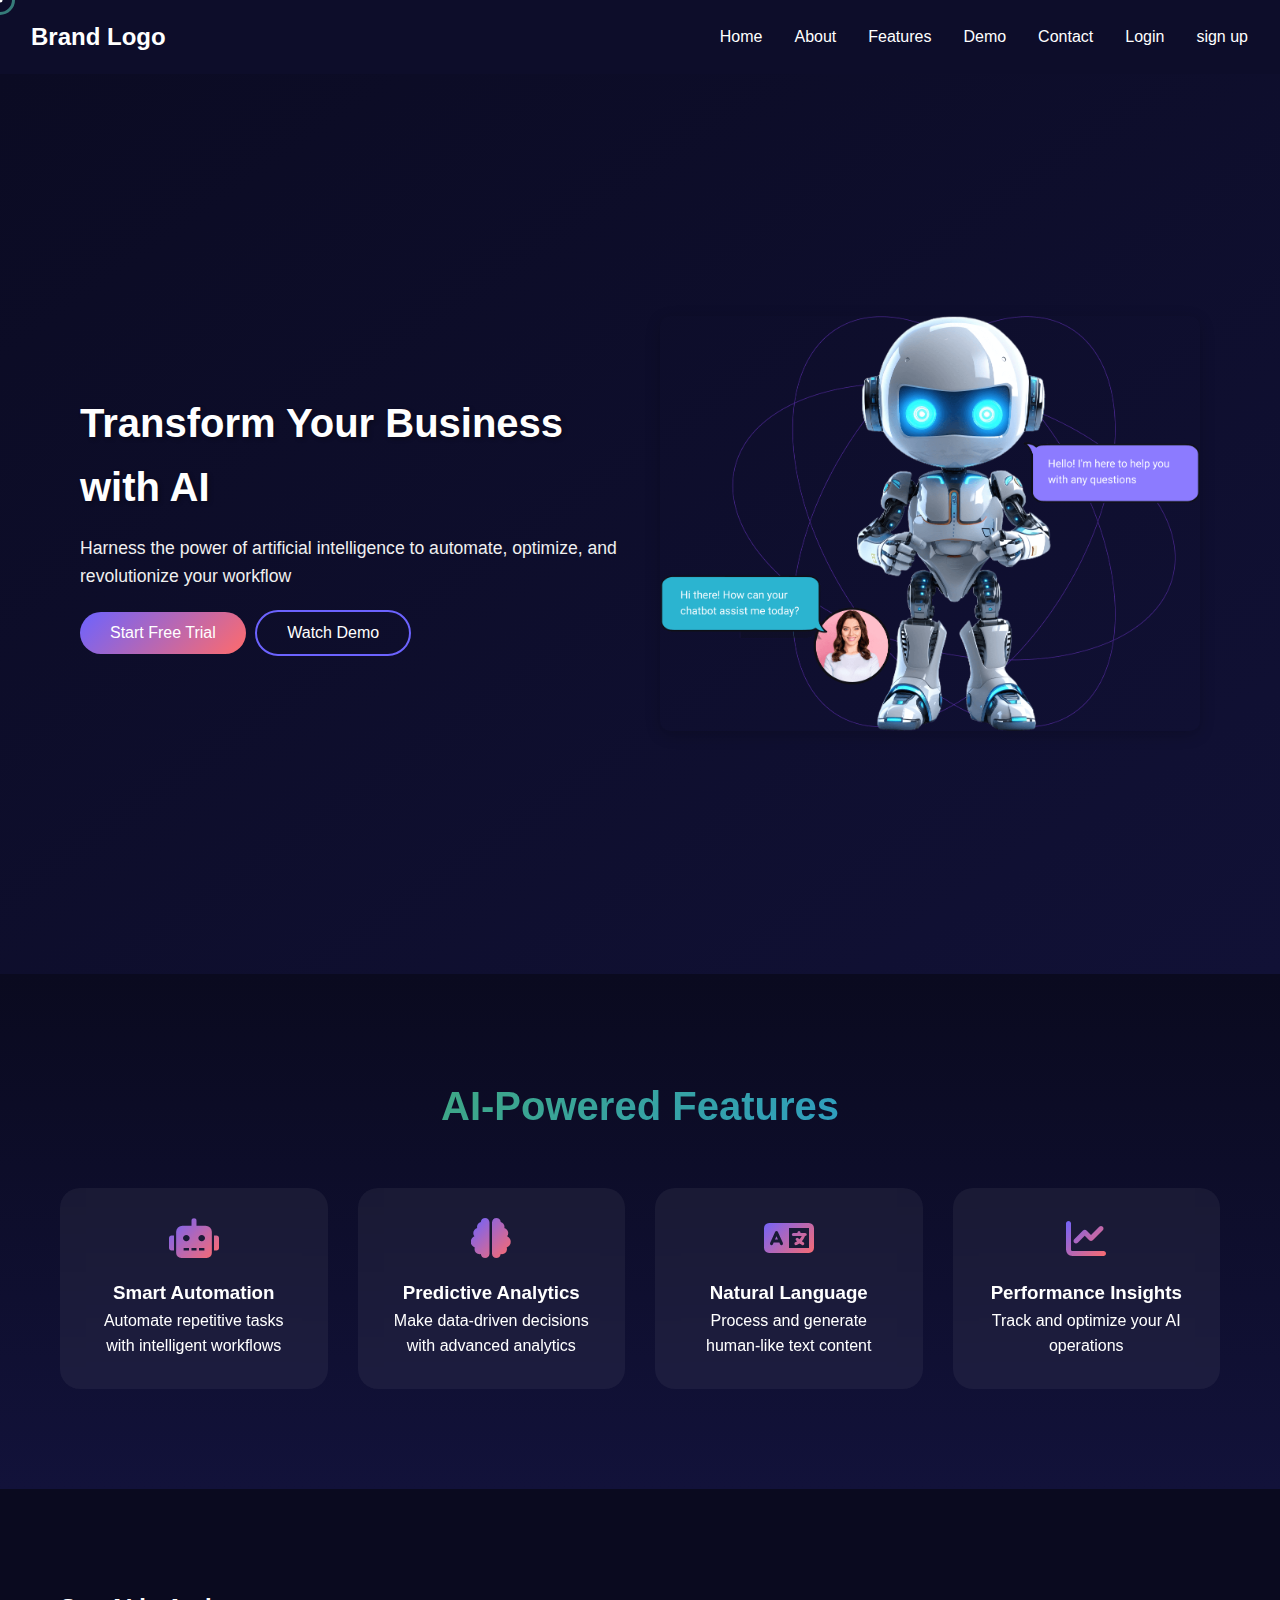
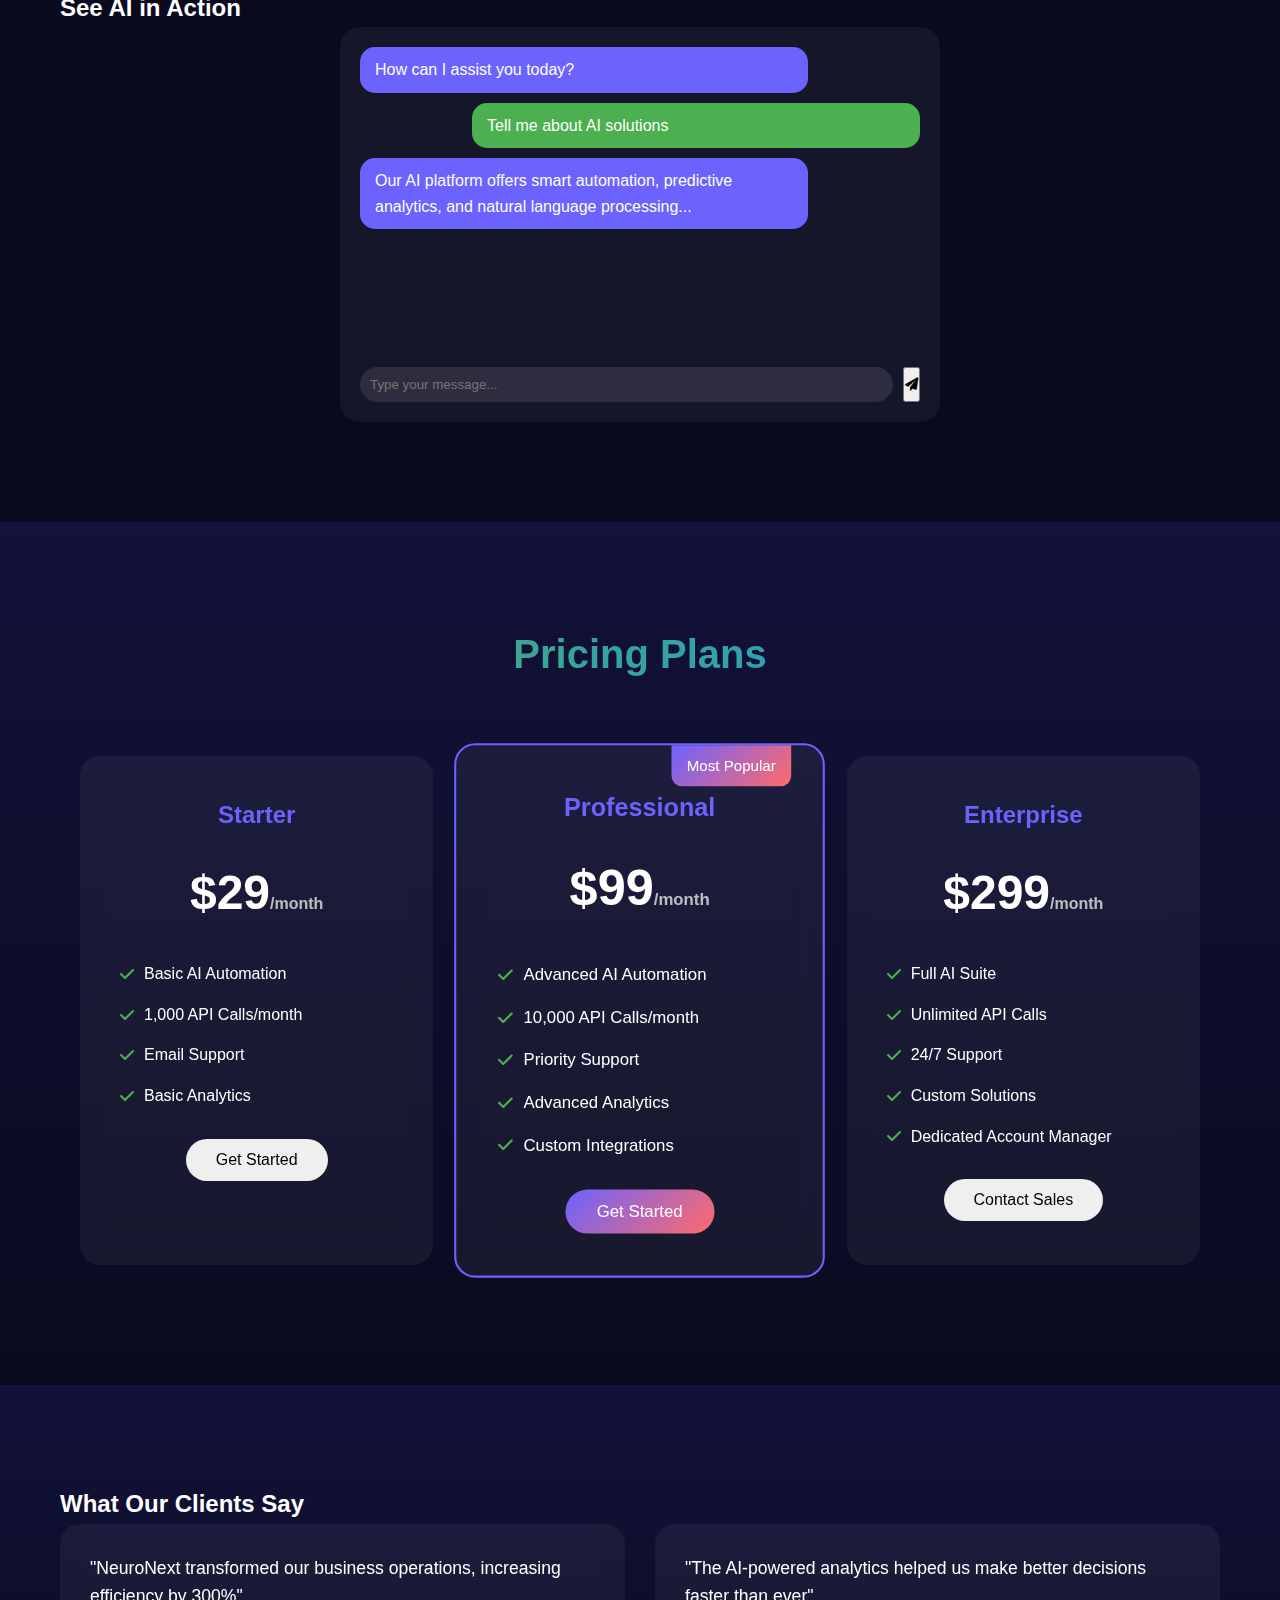
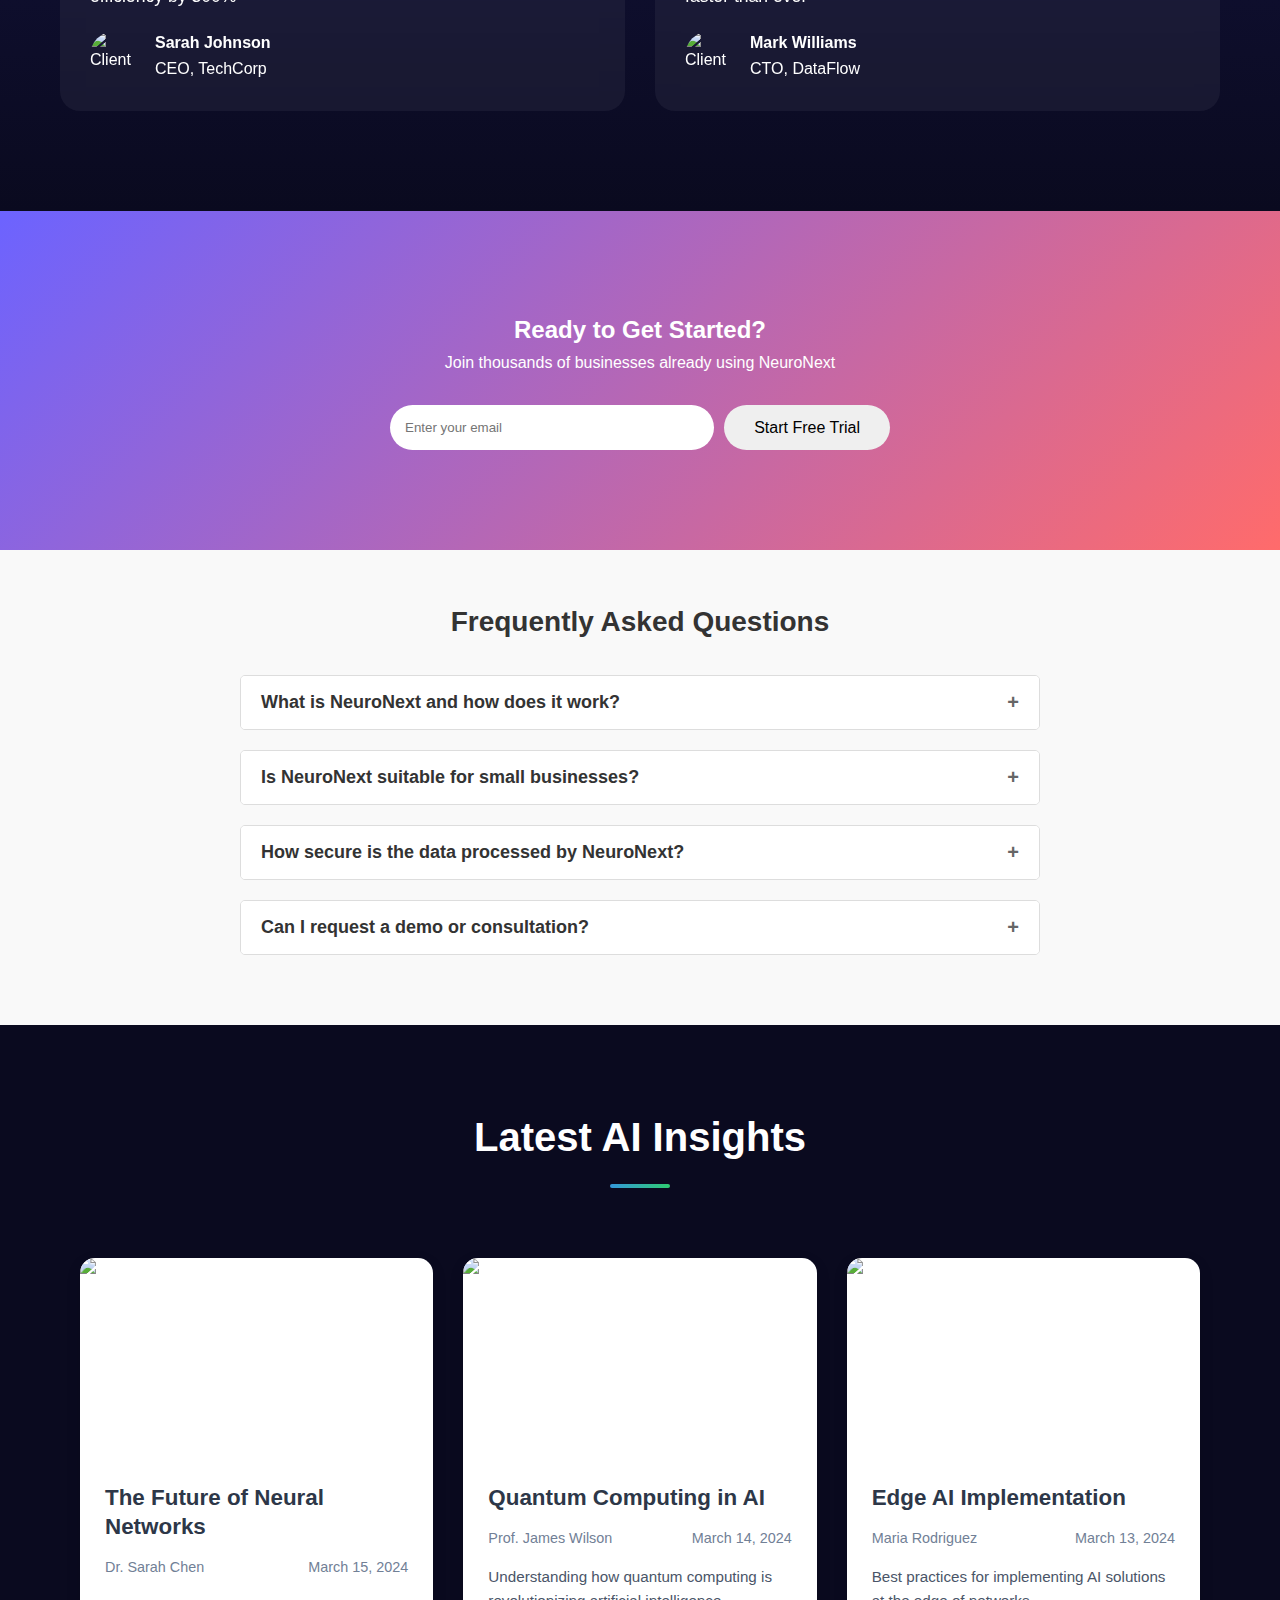
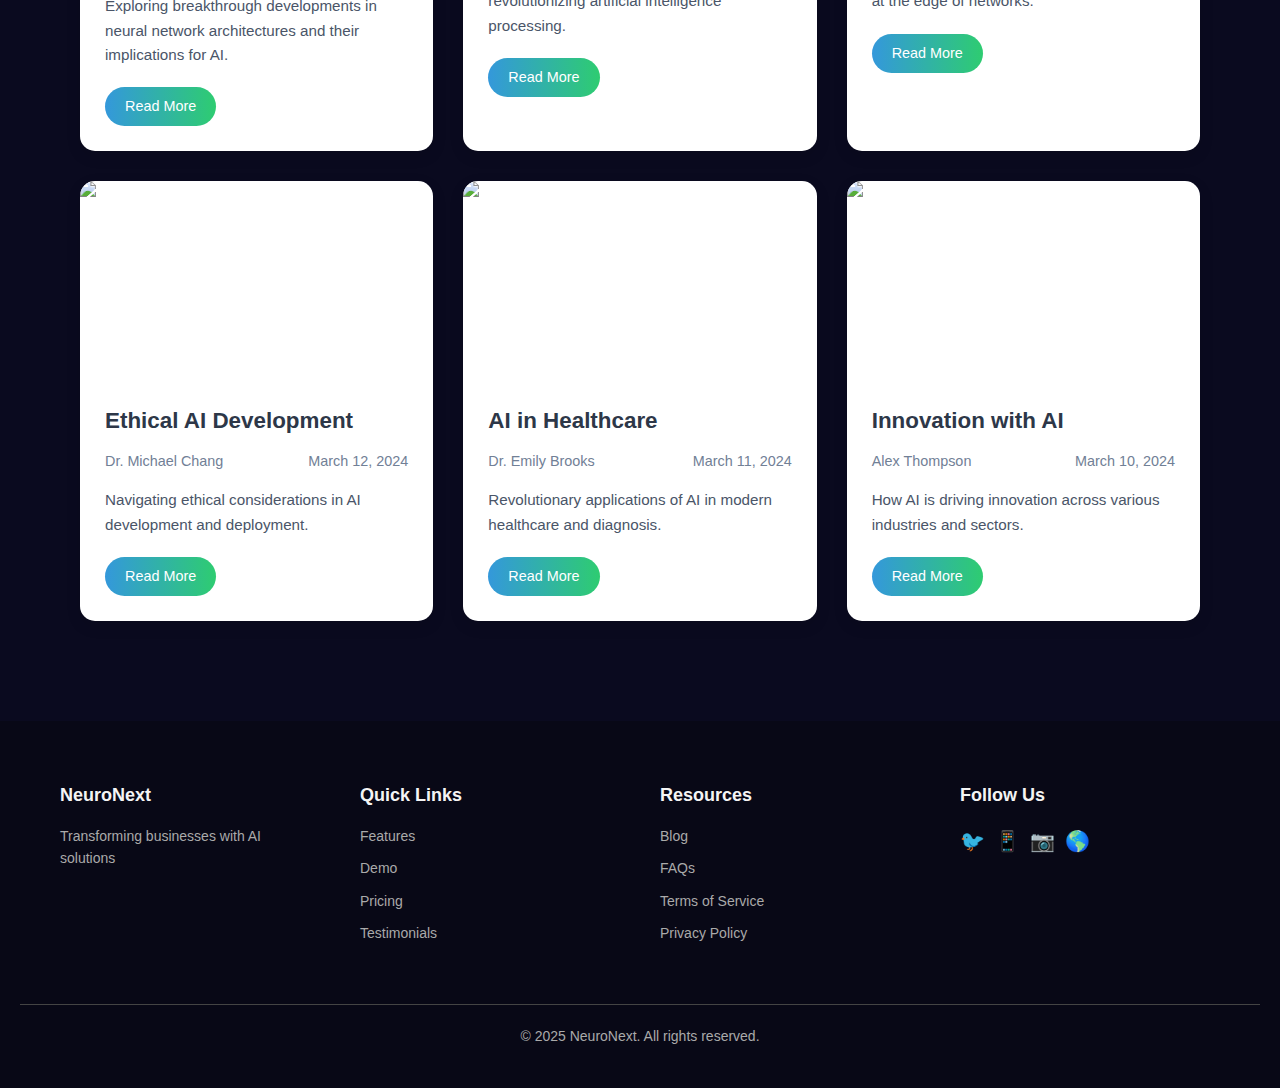
==== commit cfdf93fe: "done" ====
--- a/index.html
+++ b/index.html
@@ -11,6 +11,10 @@
     />
   </head>
   <body>
+    <!-- custom cursor start -->
+    <div class="cursor-dot" data-cursor-dot></div>
+    <div class="cursor-outline" data-cursor-outline></div>
+    <!-- custom cursor end -->
     <nav class="navbar">
       <div class="brand">Brand Logo</div>
       <input type="checkbox" id="nav-toggle" class="nav-toggle" />
@@ -19,10 +23,10 @@
       </label>
       <ul class="nav-links">
         <li><a href="#home">Home</a></li>
-        <li><a href="#about">About</a></li>
+        <li><a href="./about.html">About</a></li>
         <li><a href="#features">Features</a></li>
         <li><a href="#demo">Demo</a></li>
-        <li><a href="#contact">Contact</a></li>
+        <li><a href="./contact.html">Contact</a></li>
         <li><a href="./login_form/login.html">Login</a></li>
         <li><a href="./signup_form/signup.html">sign up</a></li>
       </ul>
--- a/style.css
+++ b/style.css
@@ -14,10 +14,37 @@
   padding: 0;
   box-sizing: border-box;
 }
+/* custom cursor */
+.cursor-dot {
+  width: 5px;
+  height: 5px;
+  background-color: white;
+  position: fixed;
+  top: 0;
+  left: 0;
+  transform: translate(-50%, -50%);
+  border-radius: 50%;
+  z-index: 1;
+  pointer-events: none;
+}
+
+.cursor-outline {
+  width: 30px;
+  height: 30px;
+  border: 3px solid hsla(165, 77%, 64%, 0.5);
+  position: fixed;
+  top: 0;
+  left: 0;
+  transform: translate(-50%, -50%);
+  border-radius: 50%;
+  z-index: 1;
+  pointer-events: none;
+}
 
 body {
   font-family: "Inter", sans-serif;
   line-height: 1.6;
+  cursor: none;
   color: var(--text-color);
   background: var(--background-color);
 }
@@ -30,7 +57,7 @@
 
 /* Navigation */
 .navbar {
-  background: #0D0D2A;
+  background: #0d0d2a;
   padding: 1rem;
   position: relative;
   display: flex;
@@ -87,7 +114,7 @@
 
 .nav-toggle-label span::before,
 .nav-toggle-label span::after {
-  content: '';
+  content: "";
   position: absolute;
 }
 
@@ -109,7 +136,7 @@
   .nav-links {
     display: none;
     width: 100%;
-    background:#0D0D2A;
+    background: #0d0d2a;
     position: absolute;
     top: 100%;
     left: 0;
@@ -139,7 +166,7 @@
   justify-content: center;
   min-height: 100vh;
   padding: 20px;
-  background: linear-gradient(to bottom right, #0B0B23, #111136);
+  background: linear-gradient(to bottom right, #0b0b23, #111136);
 }
 
 .hero-container {
@@ -268,8 +295,6 @@
     padding: 10px;
   }
 }
-
-
 
 /* Features Section */
 .features {
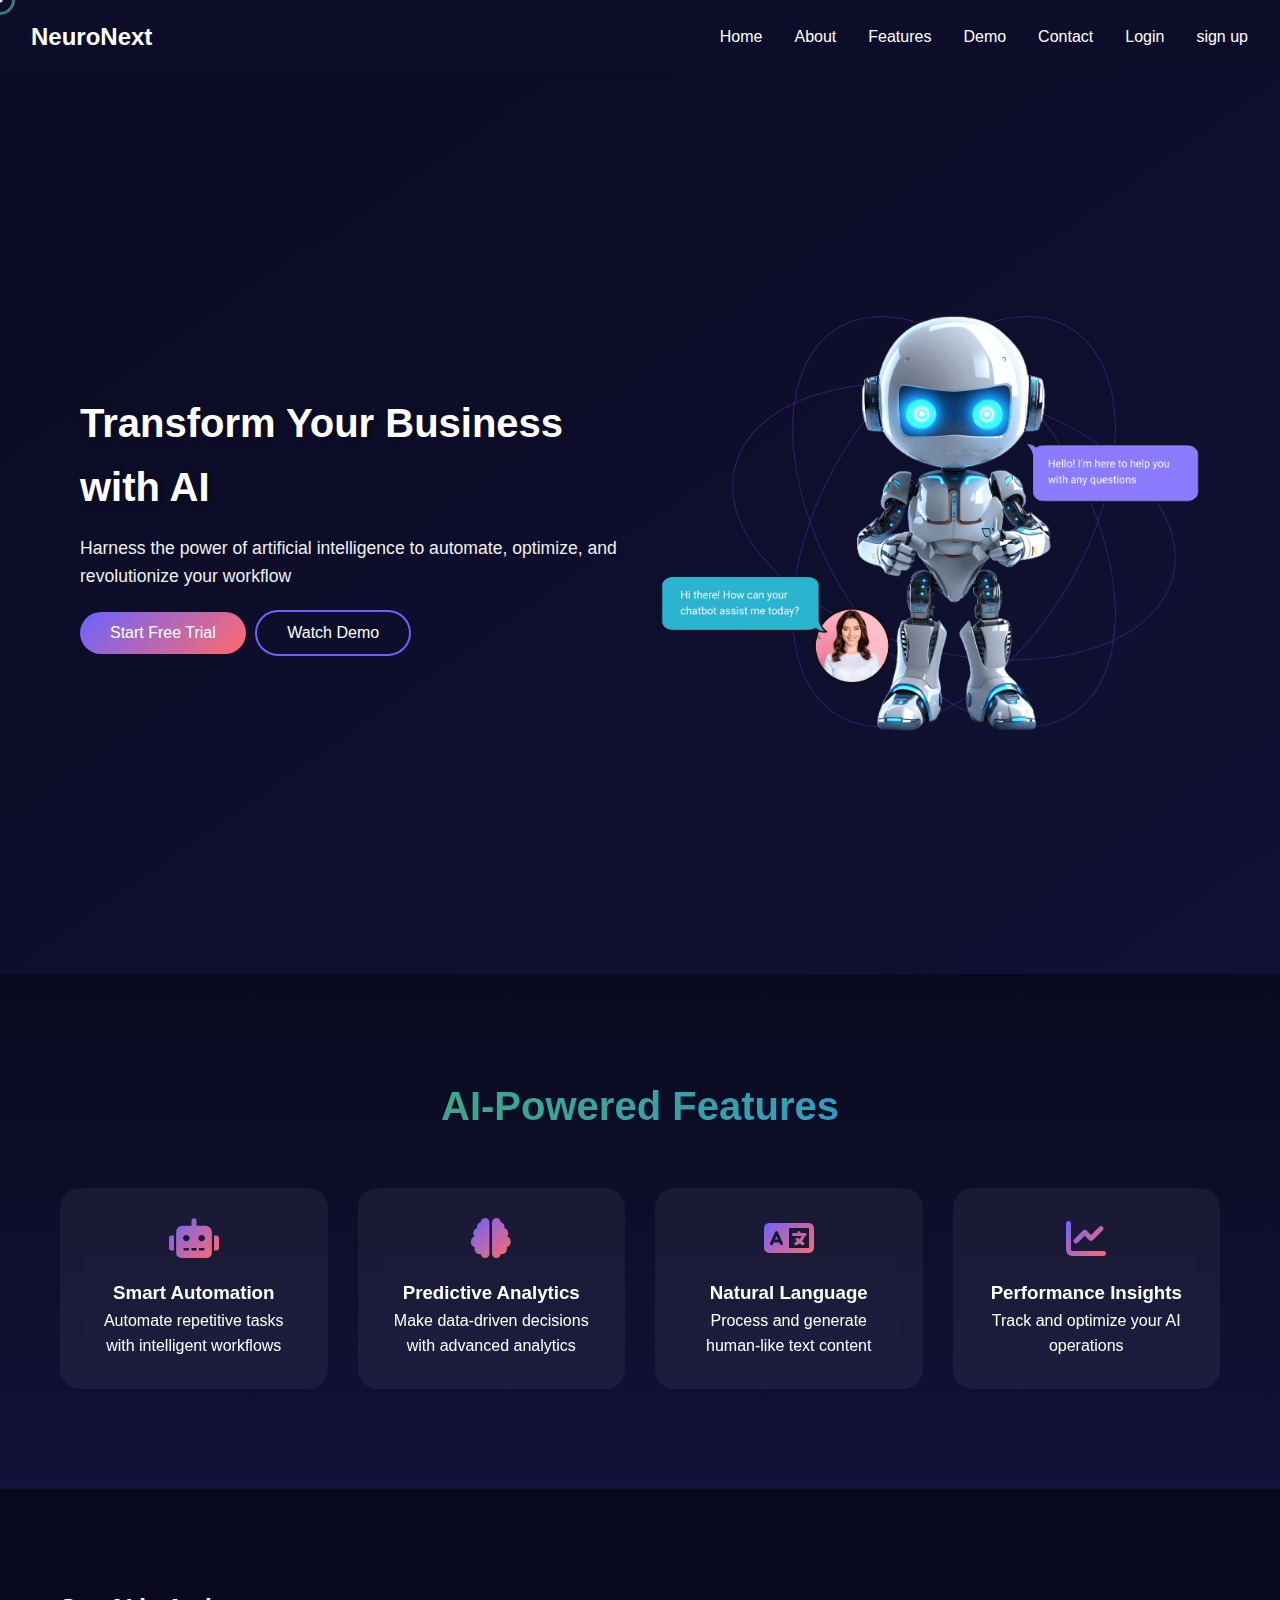
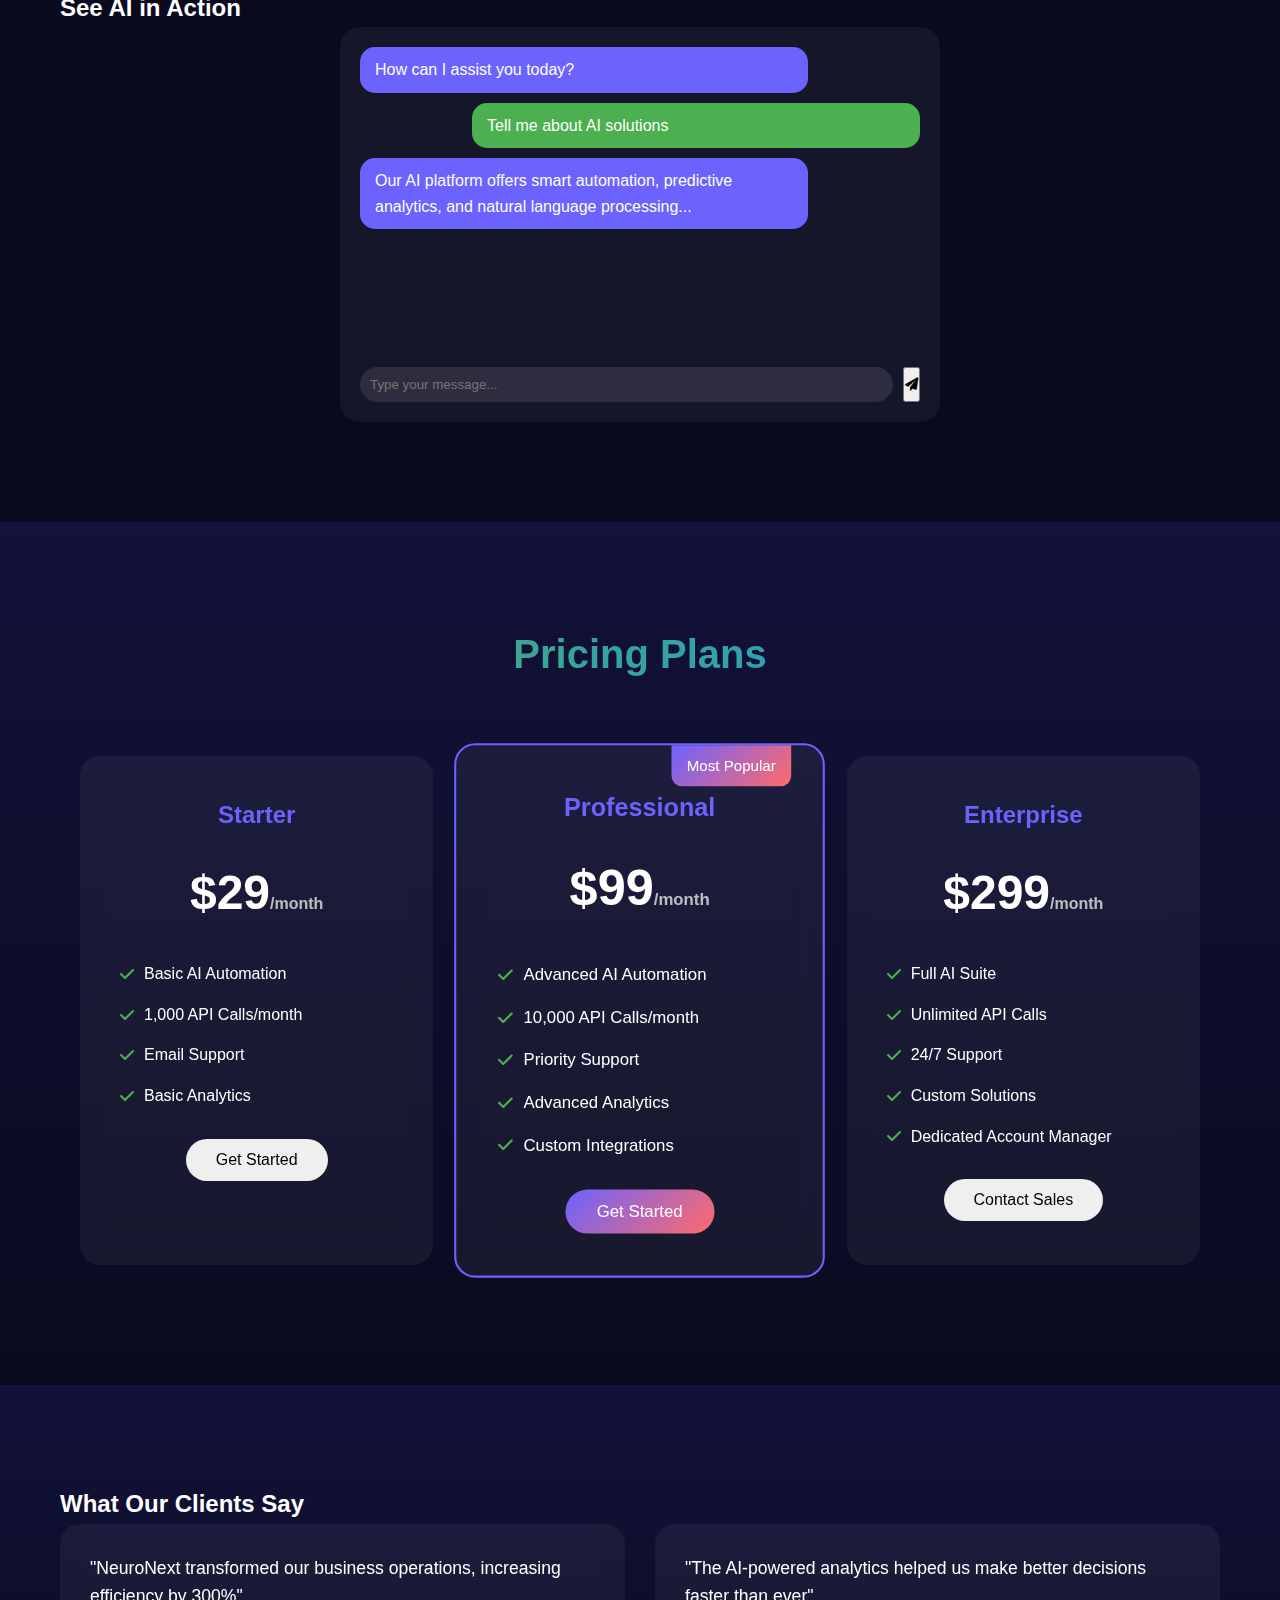
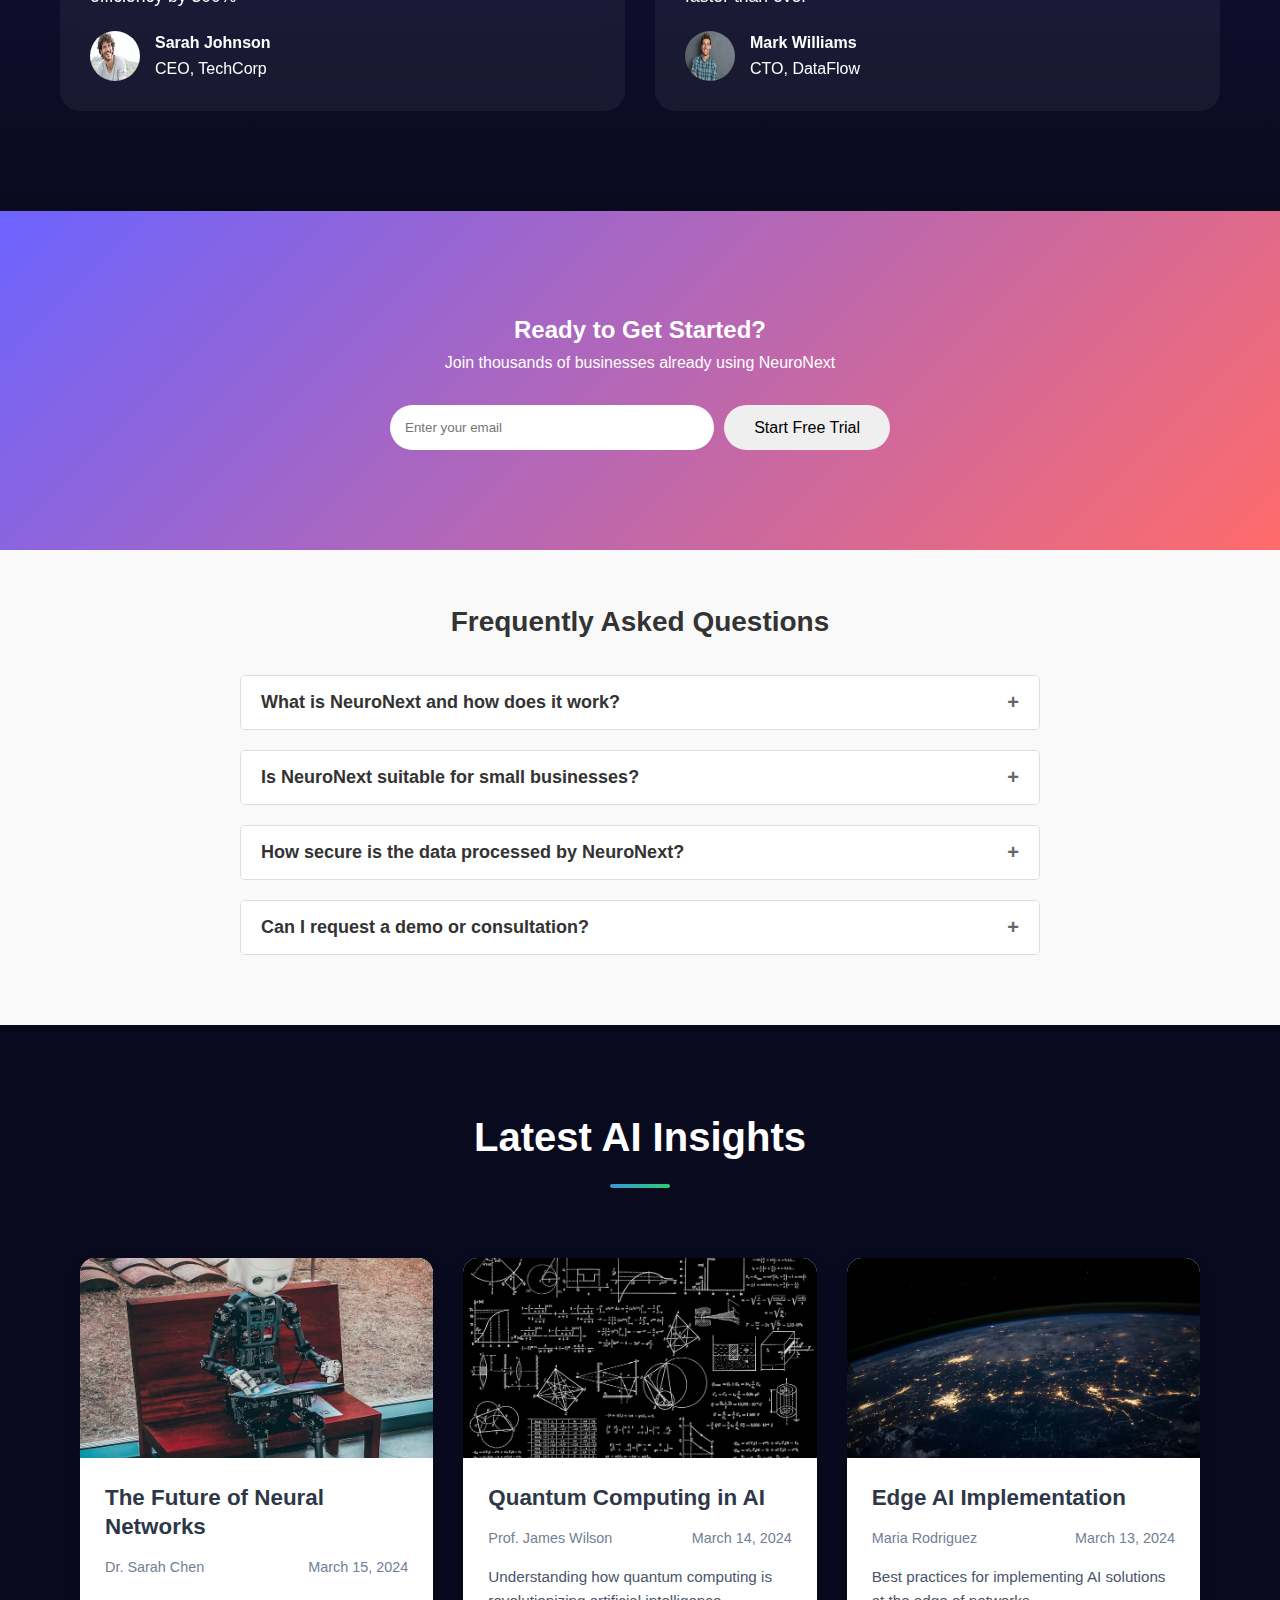
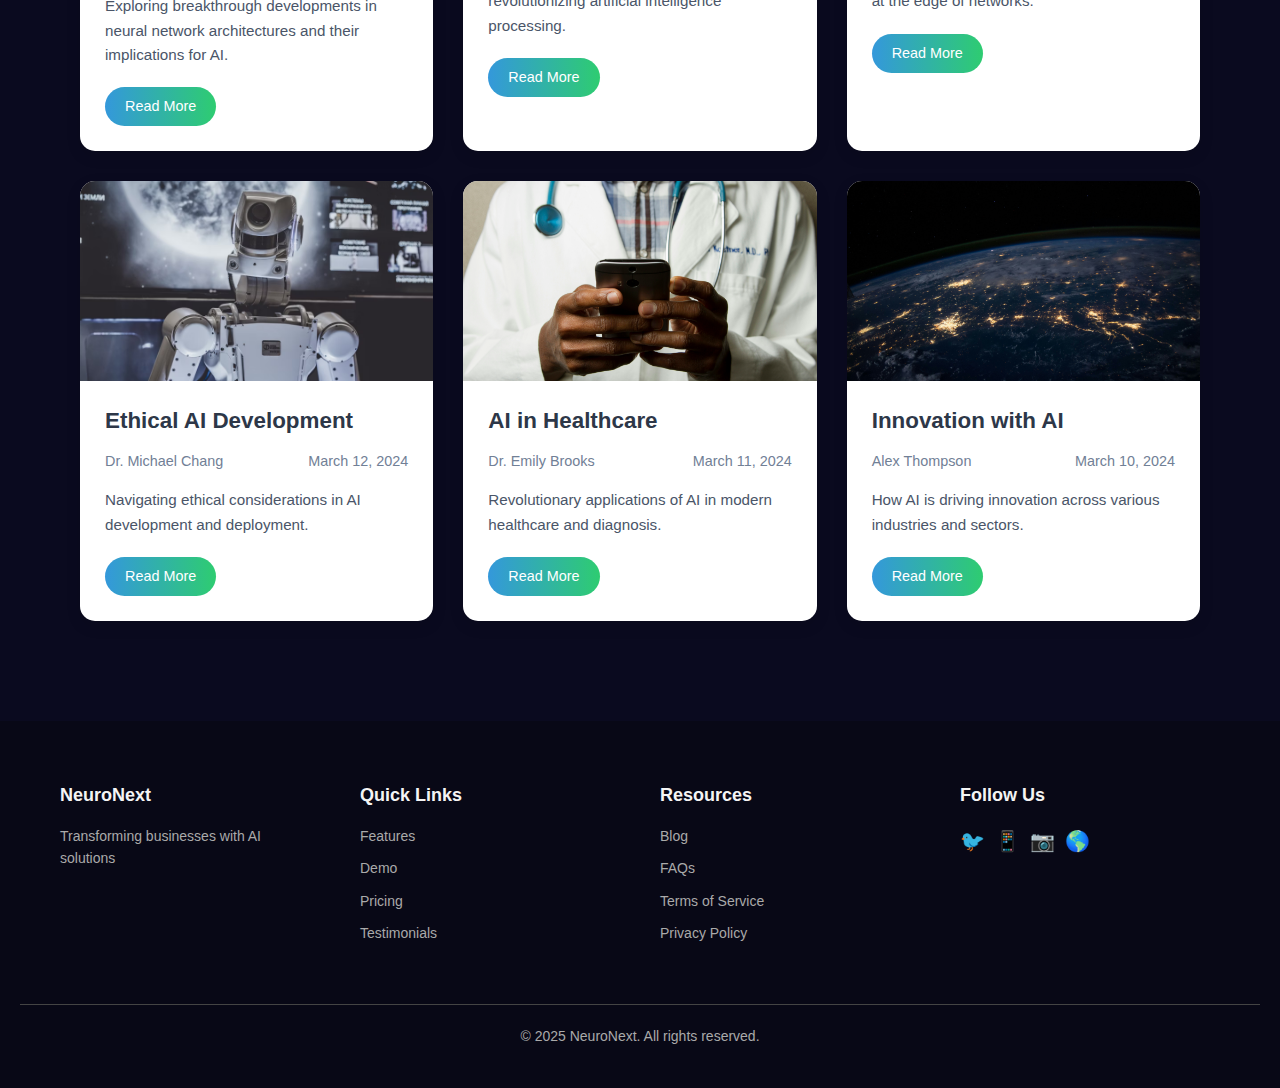
==== commit 6867ade1: "complete" ====
--- a/index.html
+++ b/index.html
@@ -16,13 +16,13 @@
     <div class="cursor-outline" data-cursor-outline></div>
     <!-- custom cursor end -->
     <nav class="navbar">
-      <div class="brand">Brand Logo</div>
+      <div class="brand">NeuroNext</div>
       <input type="checkbox" id="nav-toggle" class="nav-toggle" />
       <label for="nav-toggle" class="nav-toggle-label">
         <span></span>
       </label>
       <ul class="nav-links">
-        <li><a href="#home">Home</a></li>
+        <li><a href="#">Home</a></li>
         <li><a href="./about.html">About</a></li>
         <li><a href="#features">Features</a></li>
         <li><a href="#demo">Demo</a></li>
@@ -157,7 +157,7 @@
               efficiency by 300%"
             </div>
             <div class="author">
-              <img src="https://via.placeholder.com/50" alt="Client" />
+              <img src="./images/client1.jpeg" alt="Client" />
               <div class="author-info">
                 <h4>Sarah Johnson</h4>
                 <p>CEO, TechCorp</p>
@@ -170,7 +170,7 @@
               than ever"
             </div>
             <div class="author">
-              <img src="https://via.placeholder.com/50" alt="Client" />
+              <img src="./images/client2.jpeg" alt="Client" />
               <div class="author-info">
                 <h4>Mark Williams</h4>
                 <p>CTO, DataFlow</p>
@@ -259,10 +259,9 @@
       <div class="blog-container">
         <article class="blog-card">
           <div class="blog-image">
-            <img
-              src="https://images.unsplash.com/photo-1620712943543-bcc4688e7485?w=800&auto=format&fit=crop"
-              alt="Neural Networks"
-            />
+            <picture>
+              <img src="./images/blog1.avif" alt="Neural Networks" />
+            </picture>
           </div>
           <div class="blog-content">
             <h3>The Future of Neural Networks</h3>
@@ -280,10 +279,9 @@
 
         <article class="blog-card">
           <div class="blog-image">
-            <img
-              src="https://images.unsplash.com/photo-1635070041078-e363dbe005cb?w=800&auto=format&fit=crop"
-              alt="Quantum Computing"
-            />
+            <picture>
+              <img src="./images/blog2.avif" alt="Neural Networks" />
+            </picture>
           </div>
           <div class="blog-content">
             <h3>Quantum Computing in AI</h3>
@@ -301,10 +299,9 @@
 
         <article class="blog-card">
           <div class="blog-image">
-            <img
-              src="https://images.unsplash.com/photo-1451187580459-43490279c0fa?w=800&auto=format&fit=crop"
-              alt="Edge AI"
-            />
+            <picture>
+              <img src="./images/blog3.jpeg" alt="Neural Networks" />
+            </picture>
           </div>
           <div class="blog-content">
             <h3>Edge AI Implementation</h3>
@@ -322,10 +319,9 @@
 
         <article class="blog-card">
           <div class="blog-image">
-            <img
-              src="https://images.unsplash.com/photo-1555255707-c07966088b7b?w=800&auto=format&fit=crop"
-              alt="Ethical AI"
-            />
+            <picture>
+              <img src="./images/blog4.avif" alt="Neural Networks" />
+            </picture>
           </div>
           <div class="blog-content">
             <h3>Ethical AI Development</h3>
@@ -337,16 +333,15 @@
               Navigating ethical considerations in AI development and
               deployment.
             </p>
-            <a href="#" class="read-more">Read More</a>
-          </div>
-        </article>
-
-        <article class="blog-card">
-          <div class="blog-image">
-            <img
-              src="https://images.unsplash.com/photo-1576091160399-112ba8d25d1d?w=800&auto=format&fit=crop"
-              alt="AI in Healthcare"
-            />
+            <a href="./single-blog-4.html" class="read-more">Read More</a>
+          </div>
+        </article>
+
+        <article class="blog-card">
+          <div class="blog-image">
+            <picture>
+              <img src="./images/blog5.jpeg" alt="Neural Networks" />
+            </picture>
           </div>
           <div class="blog-content">
             <h3>AI in Healthcare</h3>
@@ -358,16 +353,15 @@
               Revolutionary applications of AI in modern healthcare and
               diagnosis.
             </p>
-            <a href="#" class="read-more">Read More</a>
-          </div>
-        </article>
-
-        <article class="blog-card">
-          <div class="blog-image">
-            <img
-              src="https://images.unsplash.com/photo-1451187580459-43490279c0fa?w=800&auto=format&fit=crop"
-              alt="AI Innovation"
-            />
+            <a href="./single-blog-5.html" class="read-more">Read More</a>
+          </div>
+        </article>
+
+        <article class="blog-card">
+          <div class="blog-image">
+            <picture>
+              <img src="./images/blog6.jpeg" alt="Neural Networks" />
+            </picture>
           </div>
           <div class="blog-content">
             <h3>Innovation with AI</h3>
@@ -379,7 +373,7 @@
               How AI is driving innovation across various industries and
               sectors.
             </p>
-            <a href="#" class="read-more">Read More</a>
+            <a href="./single-blog-6.html" class="read-more">Read More</a>
           </div>
         </article>
       </div>
--- a/style.css
+++ b/style.css
@@ -211,7 +211,7 @@
   max-width: 100%;
   height: auto;
   border-radius: 10px;
-  box-shadow: 0 4px 15px rgba(0, 0, 0, 0.2);
+ 
 }
 /* Buttons */
 
